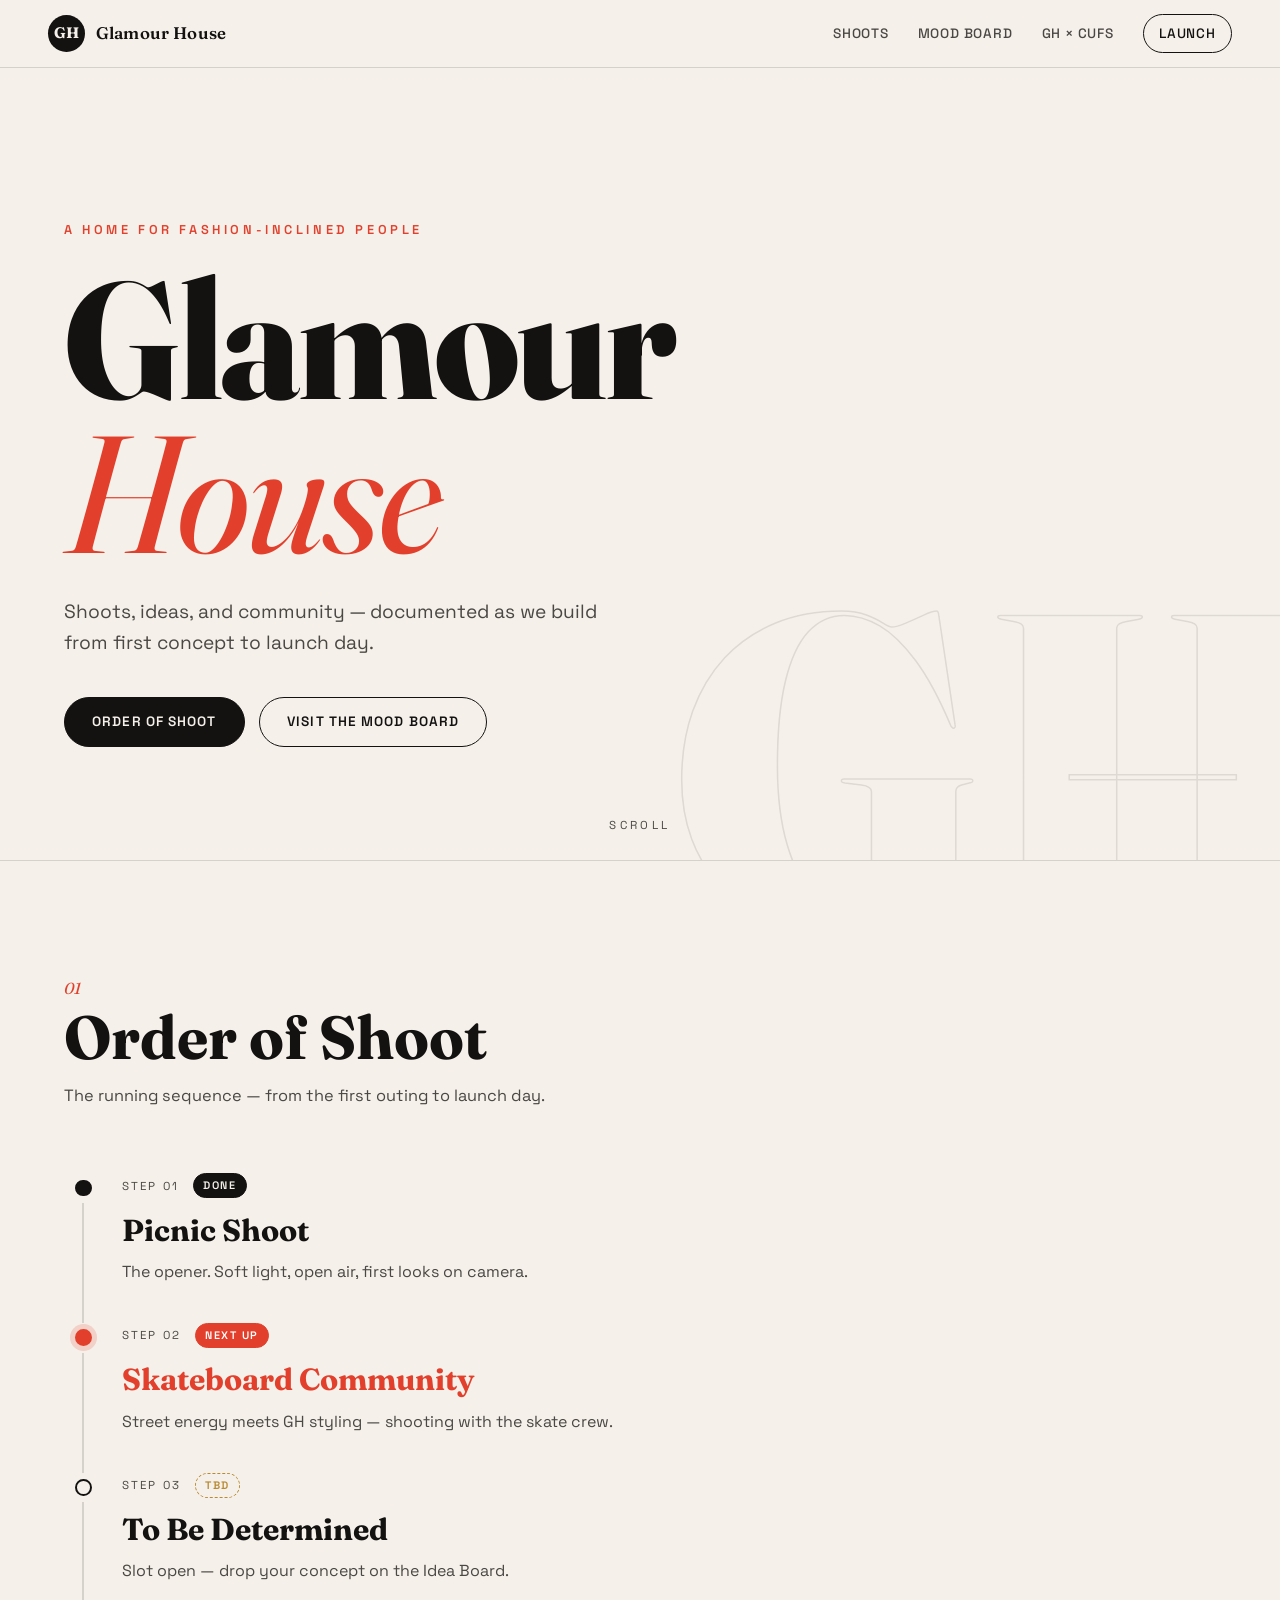
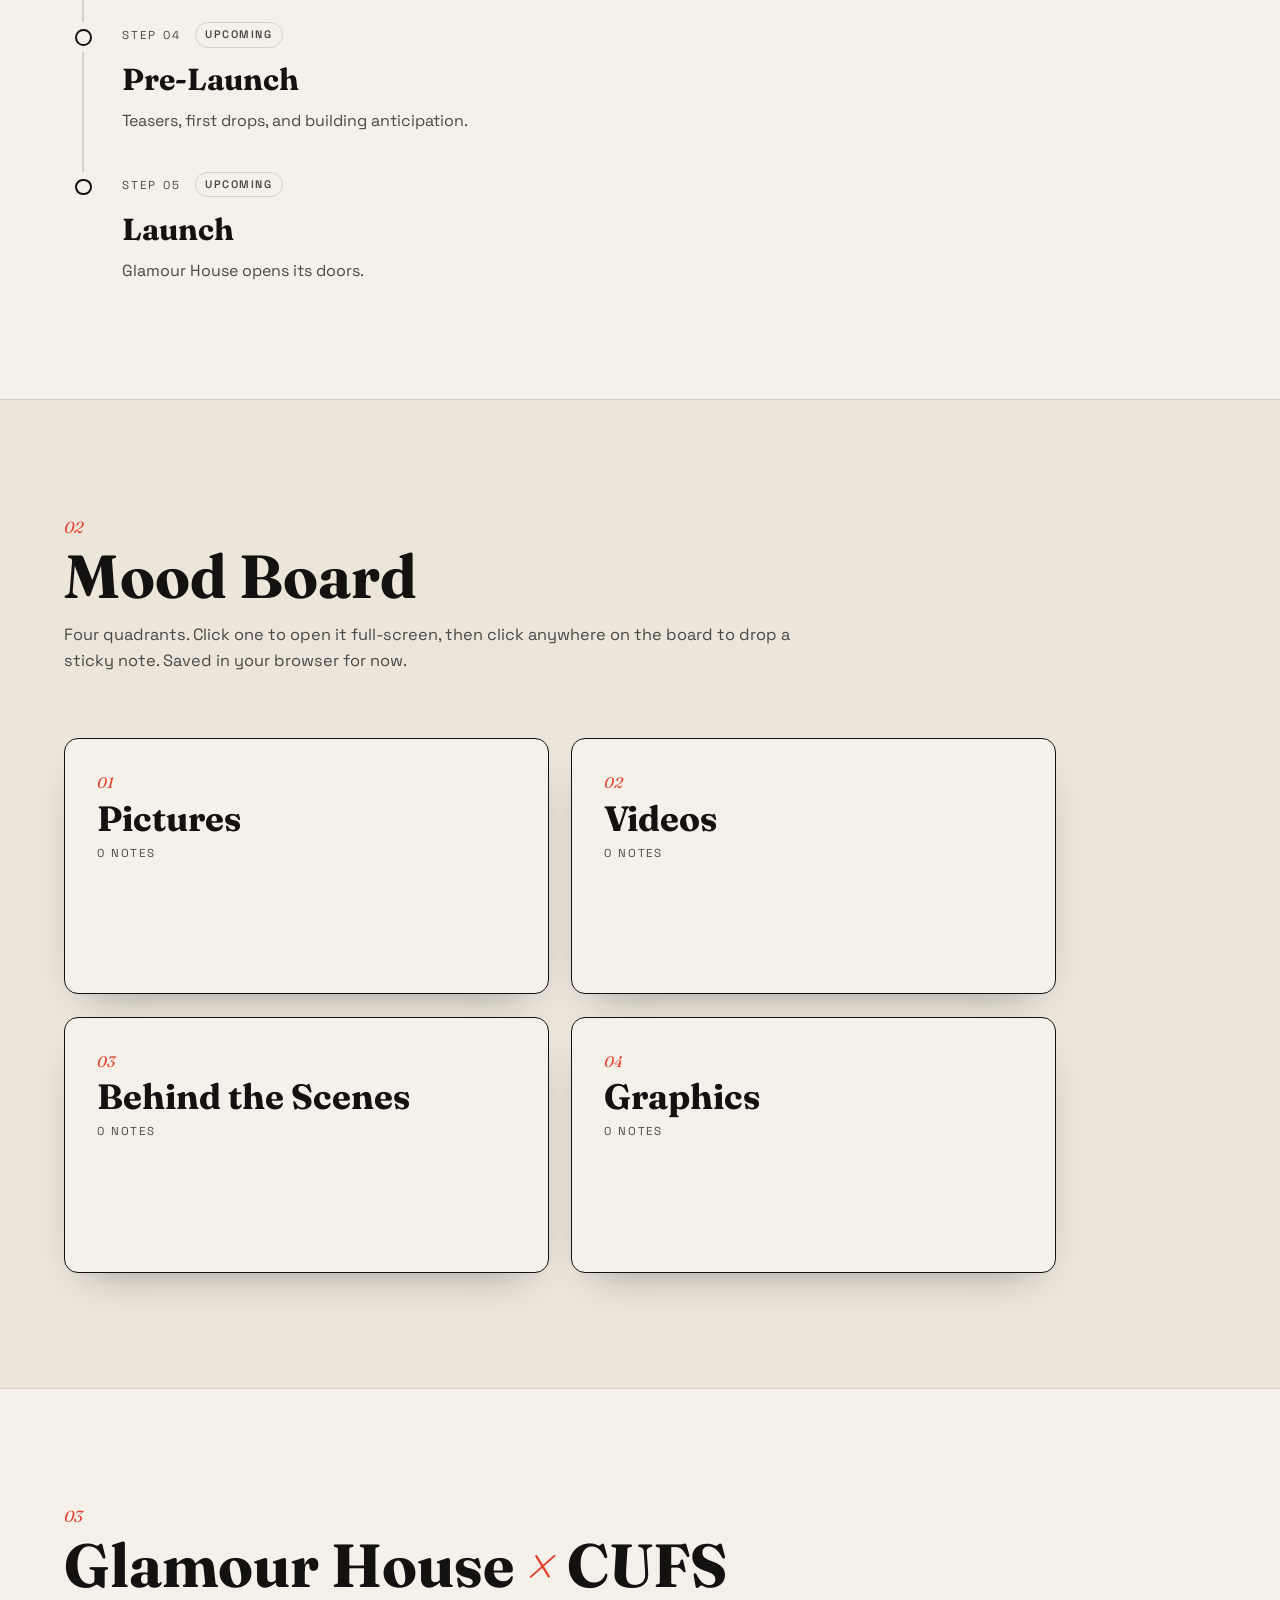
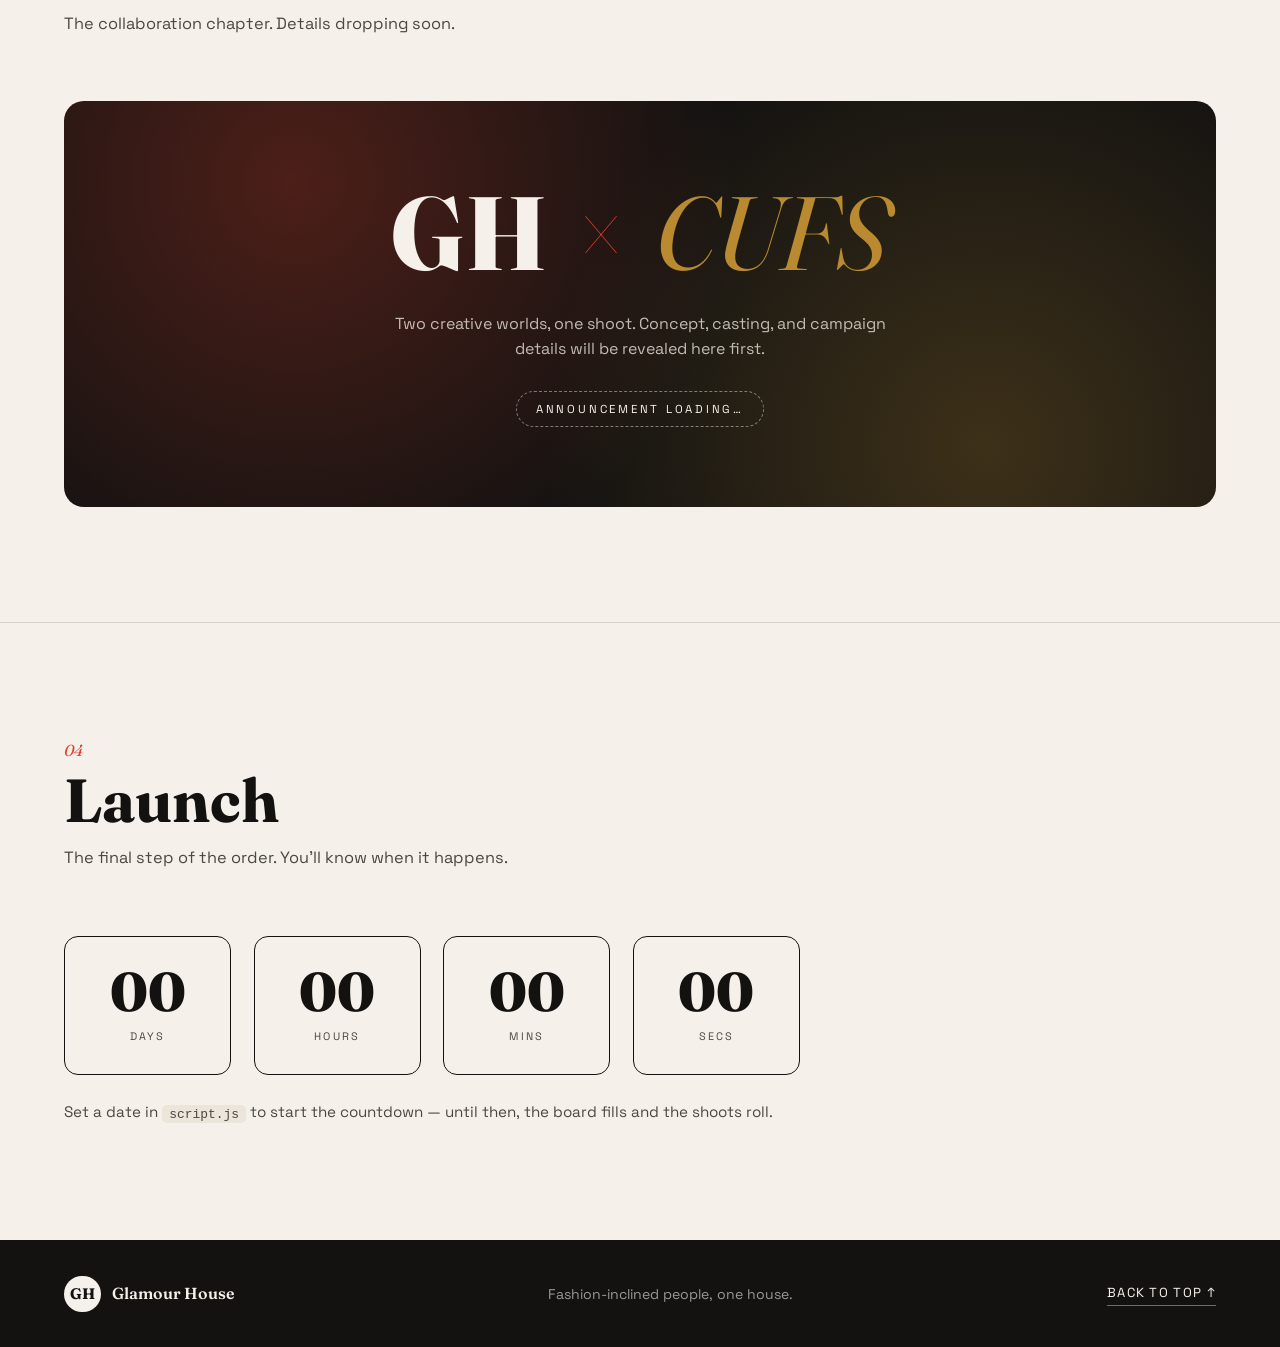
==== index.html @ 7ede321c "Glamour House site: mood board, shoots, CUFS, launch countdown" ====
<!DOCTYPE html>
<html lang="en">
<head>
  <meta charset="UTF-8" />
  <meta name="viewport" content="width=device-width, initial-scale=1.0" />
  <title>Glamour House — GH</title>
  <meta name="description" content="Glamour House (GH) — a home for fashion-inclined people. Shoots, ideas, and what's coming next." />
  <link rel="preconnect" href="https://fonts.googleapis.com" />
  <link rel="preconnect" href="https://fonts.gstatic.com" crossorigin />
  <link href="https://fonts.googleapis.com/css2?family=Caveat:wght@500;700&family=Fraunces:ital,opsz,wght@0,9..144,300..900;1,9..144,300..900&family=Space+Grotesk:wght@300..700&display=swap" rel="stylesheet" />
  <link rel="stylesheet" href="styles.css" />
</head>
<body>

  <header class="site-header" id="top">
    <a href="#top" class="brand" aria-label="Glamour House home">
      <span class="brand-mark">GH</span>
      <span class="brand-name">Glamour House</span>
    </a>
    <!-- Discover the Star . Develop the Craft . Deliver the Glamour -->
    <nav class="site-nav" aria-label="Primary">
      <a href="#shoots">Shoots</a>
      <a href="#ideas">Mood Board</a>
      <a href="#cufs">GH × CUFS</a>
      <a href="#launch" class="nav-cta">Launch</a>
    </nav>
  </header>

  <main>

    <!-- ============ HERO ============ -->
    <section class="hero">
      <p class="hero-eyebrow">A home for fashion-inclined people</p>
      <h1 class="hero-title">
        <span class="line">Glamour</span>
        <span class="line line-italic">House</span>
      </h1>
      <p class="hero-sub">
        Shoots, ideas, and community — documented as we build from first concept to launch day.
      </p>
      <div class="hero-actions">
        <a href="#shoots" class="btn btn-solid">Order of Shoot</a>
        <a href="#ideas" class="btn btn-ghost">Visit the Mood Board</a>
      </div>
      <div class="hero-scroll" aria-hidden="true">Scroll</div>
    </section>

    <!-- ============ ORDER OF SHOOT ============ -->
    <section class="section shoots" id="shoots">
      <div class="section-head">
        <span class="section-index">01</span>
        <h2 class="section-title">Order of Shoot</h2>
        <p class="section-desc">The running sequence — from the first outing to launch day.</p>
      </div>

      <ol class="timeline">
        <li class="timeline-item is-done">
          <div class="timeline-marker" aria-hidden="true">
            <span class="dot"></span>
            <span class="rail"></span>
          </div>
          <div class="timeline-card">
            <div class="timeline-meta">
              <span class="step">Step 01</span>
              <span class="status status-done">Done</span>
            </div>
            <h3>Picnic Shoot</h3>
            <p>The opener. Soft light, open air, first looks on camera.</p>
          </div>
        </li>

        <li class="timeline-item is-next">
          <div class="timeline-marker" aria-hidden="true">
            <span class="dot"></span>
            <span class="rail"></span>
          </div>
          <div class="timeline-card">
            <div class="timeline-meta">
              <span class="step">Step 02</span>
              <span class="status status-next">Next up</span>
            </div>
            <h3>Skateboard Community</h3>
            <p>Street energy meets GH styling — shooting with the skate crew.</p>
          </div>
        </li>

        <li class="timeline-item">
          <div class="timeline-marker" aria-hidden="true">
            <span class="dot"></span>
            <span class="rail"></span>
          </div>
          <div class="timeline-card">
            <div class="timeline-meta">
              <span class="step">Step 03</span>
              <span class="status status-tbd">TBD</span>
            </div>
            <h3>To Be Determined</h3>
            <p>Slot open — drop your concept on the Idea Board.</p>
          </div>
        </li>

        <li class="timeline-item">
          <div class="timeline-marker" aria-hidden="true">
            <span class="dot"></span>
            <span class="rail"></span>
          </div>
          <div class="timeline-card">
            <div class="timeline-meta">
              <span class="step">Step 04</span>
              <span class="status">Upcoming</span>
            </div>
            <h3>Pre-Launch</h3>
            <p>Teasers, first drops, and building anticipation.</p>
          </div>
        </li>

        <li class="timeline-item is-final">
          <div class="timeline-marker" aria-hidden="true">
            <span class="dot"></span>
          </div>
          <div class="timeline-card">
            <div class="timeline-meta">
              <span class="step">Step 05</span>
              <span class="status">Upcoming</span>
            </div>
            <h3>Launch</h3>
            <p>Glamour House opens its doors.</p>
          </div>
        </li>
      </ol>
    </section>

    <!-- ============ MOOD BOARD ============ -->
    <section class="section mood" id="ideas">
      <div class="section-head">
        <span class="section-index">02</span>
        <h2 class="section-title">Mood Board</h2>
        <p class="section-desc">
          Four quadrants. Click one to open it full-screen, then click anywhere on the board to drop a sticky note. Saved in your browser for now.
        </p>
      </div>

      <div class="quad-grid" id="quad-grid">
        <button class="quad" type="button" data-quad="pictures">
          <span class="quad-index">01</span>
          <span class="quad-name">Pictures</span>
          <span class="quad-count" data-count="pictures">0 notes</span>
          <span class="quad-hint">Click to open →</span>
        </button>
        <button class="quad" type="button" data-quad="videos">
          <span class="quad-index">02</span>
          <span class="quad-name">Videos</span>
          <span class="quad-count" data-count="videos">0 notes</span>
          <span class="quad-hint">Click to open →</span>
        </button>
        <button class="quad" type="button" data-quad="bts">
          <span class="quad-index">03</span>
          <span class="quad-name">Behind the Scenes</span>
          <span class="quad-count" data-count="bts">0 notes</span>
          <span class="quad-hint">Click to open →</span>
        </button>
        <button class="quad" type="button" data-quad="graphics">
          <span class="quad-index">04</span>
          <span class="quad-name">Graphics</span>
          <span class="quad-count" data-count="graphics">0 notes</span>
          <span class="quad-hint">Click to open →</span>
        </button>
      </div>
    </section>

    <!-- ============ MOOD BOARD — FULLSCREEN ============ -->
    <div class="board-full" id="board-full" hidden aria-hidden="true">
      <div class="board-bar">
        <span class="board-bar-index" id="board-bar-index">01</span>
        <h3 class="board-bar-name" id="board-bar-name">Pictures</h3>
        <span class="board-bar-hint">Click anywhere to pin a note · Esc to close</span>
        <button class="board-close" type="button" id="board-close" aria-label="Close board">✕</button>
      </div>
      <div class="board-surface" id="board-surface">
        <div class="board-empty" id="board-empty">Nothing here yet — click anywhere to pin the first note.</div>
        <form class="note-composer" id="note-composer" hidden autocomplete="off">
          <input type="text" id="note-input" class="note-input" placeholder="Write your note…" maxlength="140" required />
          <div class="note-composer-row">
            <button type="submit" class="btn btn-solid btn-sm">Pin it</button>
            <button type="button" class="btn btn-ghost btn-sm" id="note-cancel">Cancel</button>
          </div>
        </form>
      </div>
    </div>

    <!-- ============ GH × CUFS ============ -->
    <section class="section cufs" id="cufs">
      <div class="section-head">
        <span class="section-index">03</span>
        <h2 class="section-title">Glamour House <span class="x">×</span> CUFS</h2>
        <p class="section-desc">The collaboration chapter. Details dropping soon.</p>
      </div>

      <div class="cufs-banner">
        <div class="cufs-lockup">
          <span class="cufs-logo">GH</span>
          <span class="cufs-x">×</span>
          <span class="cufs-logo cufs-logo-alt">CUFS</span>
        </div>
        <p class="cufs-copy">
          Two creative worlds, one shoot. Concept, casting, and campaign details will be revealed here first.
        </p>
        <span class="cufs-badge">Announcement loading…</span>
      </div>
    </section>

    <!-- ============ LAUNCH ============ -->
    <section class="section launch" id="launch">
      <div class="section-head">
        <span class="section-index">04</span>
        <h2 class="section-title">Launch</h2>
        <p class="section-desc">The final step of the order. You'll know when it happens.</p>
      </div>

      <div class="launch-panel">
        <div class="countdown" id="countdown" aria-label="Launch countdown">
          <div class="count-block"><span class="count-num" data-unit="days">00</span><span class="count-label">Days</span></div>
          <div class="count-block"><span class="count-num" data-unit="hours">00</span><span class="count-label">Hours</span></div>
          <div class="count-block"><span class="count-num" data-unit="mins">00</span><span class="count-label">Mins</span></div>
          <div class="count-block"><span class="count-num" data-unit="secs">00</span><span class="count-label">Secs</span></div>
        </div>
        <p class="launch-note" id="launch-note">Set a date in <code>script.js</code> to start the countdown — until then, the board fills and the shoots roll.</p>
      </div>
    </section>

  </main>

  <footer class="site-footer">
    <div class="footer-brand">
      <span class="brand-mark">GH</span>
      <span>Glamour House</span>
    </div>
    <p class="footer-tag">Fashion-inclined people, one house.</p>
    <a href="#top" class="footer-top">Back to top ↑</a>
  </footer>

  <script src="script.js"></script>
</body>
</html>
---- styles.css ----
/* ============ RESET & TOKENS ============ */
*,
*::before,
*::after {
  box-sizing: border-box;
  margin: 0;
  padding: 0;
}

:root {
  --ink: #131211;
  --ink-soft: #4a4744;
  --paper: #f5f1ea;
  --paper-dim: #ebe5da;
  --accent: #e2402c;
  --accent-ink: #ffffff;
  --gold: #b98a2f;
  --line: rgba(19, 18, 17, 0.14);
  --shadow: 0 18px 40px -24px rgba(19, 18, 17, 0.45);
  --radius: 14px;
  --serif: "Fraunces", Georgia, serif;
  --sans: "Space Grotesk", "Helvetica Neue", Arial, sans-serif;
}

html {
  scroll-behavior: smooth;
}

body {
  font-family: var(--sans);
  background: var(--paper);
  color: var(--ink);
  line-height: 1.6;
  -webkit-font-smoothing: antialiased;
}

img {
  max-width: 100%;
  display: block;
}

ul,
ol {
  list-style: none;
}

button,
input,
select {
  font: inherit;
  color: inherit;
}

/* ============ HEADER ============ */
.site-header {
  position: sticky;
  top: 0;
  z-index: 50;
  display: flex;
  align-items: center;
  justify-content: space-between;
  gap: 1rem;
  padding: 0.9rem clamp(1.2rem, 4vw, 3rem);
  background: rgba(245, 241, 234, 0.88);
  backdrop-filter: blur(12px);
  border-bottom: 1px solid var(--line);
}

.brand {
  display: flex;
  align-items: center;
  gap: 0.7rem;
  text-decoration: none;
  color: var(--ink);
}

.brand-mark {
  display: grid;
  place-items: center;
  width: 2.3rem;
  height: 2.3rem;
  background: var(--ink);
  color: var(--paper);
  font-family: var(--serif);
  font-weight: 700;
  font-size: 0.95rem;
  border-radius: 50%;
}

.brand-name {
  font-family: var(--serif);
  font-weight: 600;
  font-size: 1.05rem;
  letter-spacing: 0.01em;
}

.site-nav {
  display: flex;
  align-items: center;
  gap: clamp(0.8rem, 2.5vw, 1.8rem);
}

.site-nav a {
  text-decoration: none;
  color: var(--ink-soft);
  font-size: 0.85rem;
  font-weight: 500;
  letter-spacing: 0.06em;
  text-transform: uppercase;
  transition: color 0.2s ease;
}

.site-nav a:hover {
  color: var(--accent);
}

.nav-cta {
  padding: 0.45rem 0.95rem;
  border: 1px solid var(--ink);
  border-radius: 999px;
  color: var(--ink) !important;
}

.nav-cta:hover {
  background: var(--ink);
  color: var(--paper) !important;
}

/* ============ HERO ============ */
.hero {
  position: relative;
  min-height: 88vh;
  display: flex;
  flex-direction: column;
  justify-content: center;
  padding: clamp(3rem, 8vw, 7rem) clamp(1.2rem, 5vw, 4rem) 4rem;
  overflow: hidden;
}

.hero::after {
  content: "GH";
  position: absolute;
  right: -4vw;
  bottom: -6vw;
  font-family: var(--serif);
  font-size: clamp(12rem, 34vw, 30rem);
  font-weight: 900;
  line-height: 0.8;
  color: transparent;
  -webkit-text-stroke: 1.5px rgba(19, 18, 17, 0.1);
  pointer-events: none;
  user-select: none;
}

.hero-eyebrow {
  font-size: 0.8rem;
  letter-spacing: 0.28em;
  text-transform: uppercase;
  color: var(--accent);
  font-weight: 600;
  margin-bottom: 1.4rem;
}

.hero-title {
  font-family: var(--serif);
  font-weight: 800;
  font-size: clamp(3.4rem, 13vw, 10.5rem);
  line-height: 0.92;
  letter-spacing: -0.02em;
}

.hero-title .line {
  display: block;
}

.line-italic {
  font-style: italic;
  font-weight: 400;
  color: var(--accent);
}

.hero-sub {
  max-width: 34rem;
  margin-top: 1.8rem;
  font-size: clamp(1rem, 1.6vw, 1.2rem);
  color: var(--ink-soft);
}

.hero-actions {
  display: flex;
  flex-wrap: wrap;
  gap: 0.9rem;
  margin-top: 2.4rem;
}

.hero-scroll {
  position: absolute;
  bottom: 1.6rem;
  left: 50%;
  transform: translateX(-50%);
  font-size: 0.72rem;
  letter-spacing: 0.3em;
  text-transform: uppercase;
  color: var(--ink-soft);
  animation: bob 2.2s ease-in-out infinite;
}

@keyframes bob {
  0%, 100% { transform: translate(-50%, 0); }
  50% { transform: translate(-50%, 8px); }
}

/* ============ BUTTONS ============ */
.btn {
  display: inline-block;
  padding: 0.8rem 1.7rem;
  border-radius: 999px;
  font-size: 0.85rem;
  font-weight: 600;
  letter-spacing: 0.08em;
  text-transform: uppercase;
  text-decoration: none;
  border: 1.5px solid var(--ink);
  cursor: pointer;
  transition: transform 0.15s ease, background 0.2s ease, color 0.2s ease;
}

.btn:hover {
  transform: translateY(-2px);
}

.btn-solid {
  background: var(--ink);
  color: var(--paper);
}

.btn-solid:hover {
  background: var(--accent);
  border-color: var(--accent);
  color: var(--accent-ink);
}

.btn-ghost {
  background: transparent;
  color: var(--ink);
}

.btn-ghost:hover {
  background: var(--ink);
  color: var(--paper);
}

/* ============ SECTIONS ============ */
.section {
  padding: clamp(4rem, 9vw, 7.5rem) clamp(1.2rem, 5vw, 4rem);
  border-top: 1px solid var(--line);
}

.section-head {
  max-width: 46rem;
  margin-bottom: clamp(2.5rem, 5vw, 4rem);
}

.section-index {
  font-family: var(--serif);
  font-style: italic;
  color: var(--accent);
  font-size: 1rem;
}

.section-title {
  font-family: var(--serif);
  font-size: clamp(2.1rem, 5.5vw, 3.8rem);
  font-weight: 700;
  line-height: 1.05;
  margin: 0.3rem 0 0.8rem;
}

.section-title .x {
  color: var(--accent);
  font-style: italic;
  font-weight: 400;
}

.section-desc {
  color: var(--ink-soft);
  font-size: 1.02rem;
}

/* ============ TIMELINE ============ */
.timeline {
  max-width: 46rem;
}

.timeline-item {
  display: grid;
  grid-template-columns: 2.4rem 1fr;
  gap: 1.2rem;
}

.timeline-marker {
  display: flex;
  flex-direction: column;
  align-items: center;
}

.dot {
  width: 1.05rem;
  height: 1.05rem;
  border-radius: 50%;
  border: 2px solid var(--ink);
  background: var(--paper);
  flex-shrink: 0;
  margin-top: 0.4rem;
  transition: background 0.2s ease, border-color 0.2s ease, transform 0.2s ease;
}

.rail {
  flex: 1;
  width: 2px;
  background: var(--line);
  margin-top: 0.4rem;
}

.timeline-item.is-done .dot {
  background: var(--ink);
  border-color: var(--ink);
}

.timeline-item.is-next .dot {
  background: var(--accent);
  border-color: var(--accent);
  box-shadow: 0 0 0 5px rgba(226, 64, 44, 0.18);
}

.timeline-item.is-next .rail {
  background: var(--line);
}

.timeline-card {
  padding-bottom: 2.4rem;
}

.timeline-item.is-final .timeline-card {
  padding-bottom: 0;
}

.timeline-meta {
  display: flex;
  align-items: center;
  gap: 0.8rem;
  margin-bottom: 0.45rem;
}

.step {
  font-size: 0.72rem;
  letter-spacing: 0.2em;
  text-transform: uppercase;
  color: var(--ink-soft);
}

.status {
  font-size: 0.68rem;
  font-weight: 600;
  letter-spacing: 0.14em;
  text-transform: uppercase;
  padding: 0.18rem 0.6rem;
  border: 1px solid var(--line);
  border-radius: 999px;
  color: var(--ink-soft);
}

.status-done {
  background: var(--ink);
  border-color: var(--ink);
  color: var(--paper);
}

.status-next {
  background: var(--accent);
  border-color: var(--accent);
  color: var(--accent-ink);
}

.status-tbd {
  border-style: dashed;
  color: var(--gold);
  border-color: var(--gold);
}

.timeline-card h3 {
  font-family: var(--serif);
  font-size: clamp(1.35rem, 3vw, 1.9rem);
  font-weight: 700;
}

.timeline-card p {
  color: var(--ink-soft);
  margin-top: 0.3rem;
}

.timeline-item.is-next .timeline-card h3 {
  color: var(--accent);
}

/* ============ MOOD BOARD — QUADRANTS ============ */
.mood {
  background: var(--paper-dim);
}

.quad-grid {
  display: grid;
  grid-template-columns: 1fr 1fr;
  gap: clamp(0.8rem, 2vw, 1.4rem);
  max-width: 62rem;
}

.quad {
  position: relative;
  display: flex;
  flex-direction: column;
  align-items: flex-start;
  gap: 0.35rem;
  min-height: clamp(11rem, 24vw, 16rem);
  padding: clamp(1.2rem, 3vw, 2rem);
  background: var(--paper);
  border: 1.5px solid var(--ink);
  border-radius: var(--radius);
  text-align: left;
  cursor: pointer;
  box-shadow: var(--shadow);
  transition: transform 0.2s ease, background 0.2s ease, color 0.2s ease;
}

.quad:hover {
  transform: translateY(-4px);
  background: var(--ink);
  color: var(--paper);
}

.quad-index {
  font-family: var(--serif);
  font-style: italic;
  color: var(--accent);
  font-size: 0.95rem;
}

.quad-name {
  font-family: var(--serif);
  font-weight: 700;
  font-size: clamp(1.4rem, 3.4vw, 2.2rem);
  line-height: 1.05;
}

.quad-count {
  font-size: 0.72rem;
  letter-spacing: 0.16em;
  text-transform: uppercase;
  color: var(--ink-soft);
  transition: color 0.2s ease;
}

.quad:hover .quad-count {
  color: rgba(245, 241, 234, 0.65);
}

.quad-hint {
  margin-top: auto;
  padding-top: 1rem;
  font-size: 0.72rem;
  letter-spacing: 0.14em;
  text-transform: uppercase;
  color: var(--ink-soft);
  opacity: 0;
  transform: translateX(-6px);
  transition: opacity 0.2s ease, transform 0.2s ease, color 0.2s ease;
}

.quad:hover .quad-hint {
  opacity: 1;
  transform: none;
  color: rgba(245, 241, 234, 0.75);
}

/* ============ MOOD BOARD — FULLSCREEN ============ */
.board-full {
  position: fixed;
  inset: 0;
  z-index: 200;
  display: flex;
  flex-direction: column;
  background: var(--paper);
}

.board-full[hidden] {
  display: none;
}

.board-bar {
  display: flex;
  align-items: center;
  gap: 0.9rem;
  padding: 0.85rem clamp(1rem, 4vw, 2.4rem);
  border-bottom: 1px solid var(--line);
  background: rgba(245, 241, 234, 0.92);
  backdrop-filter: blur(10px);
}

.board-bar-index {
  font-family: var(--serif);
  font-style: italic;
  color: var(--accent);
  font-size: 1rem;
}

.board-bar-name {
  font-family: var(--serif);
  font-size: clamp(1.2rem, 3vw, 1.8rem);
  font-weight: 700;
}

.board-bar-hint {
  margin-left: auto;
  font-size: 0.72rem;
  letter-spacing: 0.12em;
  text-transform: uppercase;
  color: var(--ink-soft);
}

.board-close {
  width: 2.4rem;
  height: 2.4rem;
  border: 1.5px solid var(--ink);
  border-radius: 50%;
  background: transparent;
  font-size: 1rem;
  line-height: 1;
  cursor: pointer;
  transition: all 0.2s ease;
  flex-shrink: 0;
}

.board-close:hover {
  background: var(--accent);
  border-color: var(--accent);
  color: var(--accent-ink);
}

.board-surface {
  position: relative;
  flex: 1;
  overflow: hidden;
  cursor: crosshair;
  background-color: var(--paper-dim);
  background-image:
    repeating-linear-gradient(0deg, transparent 0 47px, rgba(19, 18, 17, 0.05) 47px 48px),
    repeating-linear-gradient(90deg, transparent 0 47px, rgba(19, 18, 17, 0.05) 47px 48px);
}

.board-empty {
  position: absolute;
  inset: 0;
  display: grid;
  place-items: center;
  font-family: var(--serif);
  font-style: italic;
  font-size: clamp(1.1rem, 3vw, 1.6rem);
  color: var(--ink-soft);
  opacity: 0.55;
  pointer-events: none;
  text-align: center;
  padding: 2rem;
}

.board-empty.is-hidden {
  display: none;
}

/* ---- sticky notes ---- */
@keyframes pop {
  from { opacity: 0; transform: rotate(var(--tilt, -1.5deg)) translateY(10px) scale(0.9); }
  to { opacity: 1; transform: rotate(var(--tilt, -1.5deg)); }
}

.mood-note {
  position: absolute;
  width: 11.5rem;
  max-width: 44vw;
  padding: 1.5rem 0.9rem 0.85rem;
  border-radius: 2px 2px 12px 2px;
  box-shadow: 0 10px 22px -10px rgba(19, 18, 17, 0.45);
  transform: rotate(var(--tilt, -1.5deg));
  transition: transform 0.18s ease, box-shadow 0.18s ease;
  cursor: default;
  animation: pop 0.28s ease both;
}

.mood-note::before {
  content: "";
  position: absolute;
  top: -8px;
  left: 50%;
  width: 3.6rem;
  height: 1.1rem;
  margin-left: -1.8rem;
  background: rgba(255, 255, 255, 0.55);
  box-shadow: 0 1px 3px rgba(0, 0, 0, 0.12);
  transform: rotate(-2deg);
}

.mood-note:hover {
  transform: rotate(0deg) scale(1.04);
  box-shadow: 0 16px 28px -10px rgba(19, 18, 17, 0.5);
  z-index: 5;
}

.mood-note p {
  font-family: "Caveat", "Bradley Hand", cursive;
  font-size: 1.45rem;
  font-weight: 500;
  line-height: 1.15;
  color: #2b1a2e;
  margin: 0;
  overflow-wrap: anywhere;
}

.mood-note-foot {
  display: flex;
  align-items: center;
  justify-content: space-between;
  margin-top: 0.55rem;
  padding-top: 0.4rem;
  border-top: 1px dashed rgba(43, 26, 46, 0.25);
}

.mood-note-tag {
  font-size: 0.62rem;
  font-weight: 700;
  letter-spacing: 0.12em;
  text-transform: uppercase;
  color: #5a3a5e;
  opacity: 0.75;
}

.mood-note-del {
  background: none;
  border: none;
  color: #5a3a5e;
  font-size: 0.72rem;
  font-weight: 700;
  letter-spacing: 0.06em;
  text-transform: uppercase;
  cursor: pointer;
  opacity: 0;
  transition: opacity 0.15s ease;
}

.mood-note:hover .mood-note-del,
.mood-note-del:focus-visible {
  opacity: 0.8;
}

.mood-note-del:hover {
  opacity: 1;
  color: var(--accent);
}

/* ---- composer (note-in-progress at click point) ---- */
.note-composer {
  position: absolute;
  z-index: 10;
  width: min(80vw, 15.5rem);
  padding: 0.75rem;
  background: var(--paper);
  border: 1.5px solid var(--ink);
  border-radius: 10px;
  box-shadow: var(--shadow);
  cursor: default;
}

.note-composer[hidden] {
  display: none;
}

.note-input {
  width: 100%;
  padding: 0.6rem 0.8rem;
  background: var(--paper-dim);
  border: 1.5px solid var(--ink);
  border-radius: 8px;
  outline: none;
  font-size: 0.95rem;
  transition: box-shadow 0.2s ease;
}

.note-input:focus {
  box-shadow: 0 0 0 3px rgba(226, 64, 44, 0.25);
}

.note-composer-row {
  display: flex;
  gap: 0.5rem;
  margin-top: 0.6rem;
}

.btn-sm {
  padding: 0.45rem 1rem;
  font-size: 0.72rem;
}

/* ============ CUFS ============ */
.cufs-banner {
  background: var(--ink);
  color: var(--paper);
  border-radius: calc(var(--radius) + 6px);
  padding: clamp(2.5rem, 7vw, 5rem) clamp(1.4rem, 5vw, 4rem);
  text-align: center;
  position: relative;
  overflow: hidden;
}

.cufs-banner::before {
  content: "";
  position: absolute;
  inset: 0;
  background:
    radial-gradient(circle at 20% 20%, rgba(226, 64, 44, 0.28), transparent 45%),
    radial-gradient(circle at 80% 85%, rgba(185, 138, 47, 0.25), transparent 45%);
  pointer-events: none;
}

.cufs-lockup,
.cufs-copy,
.cufs-badge {
  position: relative;
}

.cufs-lockup {
  display: flex;
  align-items: center;
  justify-content: center;
  gap: clamp(0.8rem, 3vw, 2rem);
  font-family: var(--serif);
  font-size: clamp(2.6rem, 9vw, 6.5rem);
  font-weight: 800;
  line-height: 1;
}

.cufs-logo-alt {
  font-style: italic;
  font-weight: 400;
  color: var(--gold);
}

.cufs-x {
  color: var(--accent);
  font-weight: 300;
}

.cufs-copy {
  max-width: 34rem;
  margin: 1.6rem auto 1.8rem;
  color: rgba(245, 241, 234, 0.75);
}

.cufs-badge {
  display: inline-block;
  font-size: 0.72rem;
  letter-spacing: 0.24em;
  text-transform: uppercase;
  padding: 0.5rem 1.2rem;
  border: 1px dashed rgba(245, 241, 234, 0.45);
  border-radius: 999px;
}

/* ============ LAUNCH ============ */
.launch-panel {
  max-width: 46rem;
}

.countdown {
  display: grid;
  grid-template-columns: repeat(4, 1fr);
  gap: clamp(0.6rem, 2vw, 1.4rem);
}

.count-block {
  background: var(--paper);
  border: 1.5px solid var(--ink);
  border-radius: var(--radius);
  padding: clamp(1rem, 3vw, 1.8rem) 0.5rem;
  text-align: center;
}

.count-num {
  display: block;
  font-family: var(--serif);
  font-size: clamp(1.9rem, 6vw, 3.4rem);
  font-weight: 800;
  line-height: 1;
  font-variant-numeric: tabular-nums;
}

.count-label {
  display: block;
  margin-top: 0.5rem;
  font-size: 0.68rem;
  letter-spacing: 0.2em;
  text-transform: uppercase;
  color: var(--ink-soft);
}

.launch-note {
  margin-top: 1.6rem;
  color: var(--ink-soft);
  font-size: 0.95rem;
}

.launch-note code {
  background: var(--paper-dim);
  padding: 0.1rem 0.45rem;
  border-radius: 5px;
  font-size: 0.85em;
}

/* ============ FOOTER ============ */
.site-footer {
  display: flex;
  flex-wrap: wrap;
  align-items: center;
  justify-content: space-between;
  gap: 1rem;
  padding: 2.2rem clamp(1.2rem, 5vw, 4rem);
  background: var(--ink);
  color: var(--paper);
}

.footer-brand {
  display: flex;
  align-items: center;
  gap: 0.7rem;
  font-family: var(--serif);
  font-weight: 600;
}

.footer-brand .brand-mark {
  background: var(--paper);
  color: var(--ink);
}

.footer-tag {
  color: rgba(245, 241, 234, 0.6);
  font-size: 0.88rem;
}

.footer-top {
  color: var(--paper);
  text-decoration: none;
  font-size: 0.82rem;
  letter-spacing: 0.1em;
  text-transform: uppercase;
  border-bottom: 1px solid rgba(245, 241, 234, 0.4);
  padding-bottom: 2px;
}

.footer-top:hover {
  color: var(--accent);
  border-color: var(--accent);
}

/* ============ REVEAL ============ */
.reveal {
  opacity: 0;
  transform: translateY(26px);
  transition: opacity 0.7s ease, transform 0.7s ease;
}

.reveal.is-visible {
  opacity: 1;
  transform: none;
}

@media (prefers-reduced-motion: reduce) {
  html { scroll-behavior: auto; }
  .reveal { opacity: 1; transform: none; transition: none; }
  .hero-scroll { animation: none; }
}

/* ============ RESPONSIVE ============ */
@media (max-width: 720px) {
  .brand-name {
    display: none;
  }

  .site-nav a:not(.nav-cta) {
    display: none;
  }

  .countdown {
    grid-template-columns: repeat(2, 1fr);
  }

  .board-bar-hint {
    display: none;
  }

  .mood-note {
    width: 9rem;
    padding: 1.3rem 0.7rem 0.7rem;
  }

  .mood-note p {
    font-size: 1.2rem;
  }

  .site-footer {
    justify-content: center;
    text-align: center;
  }
}
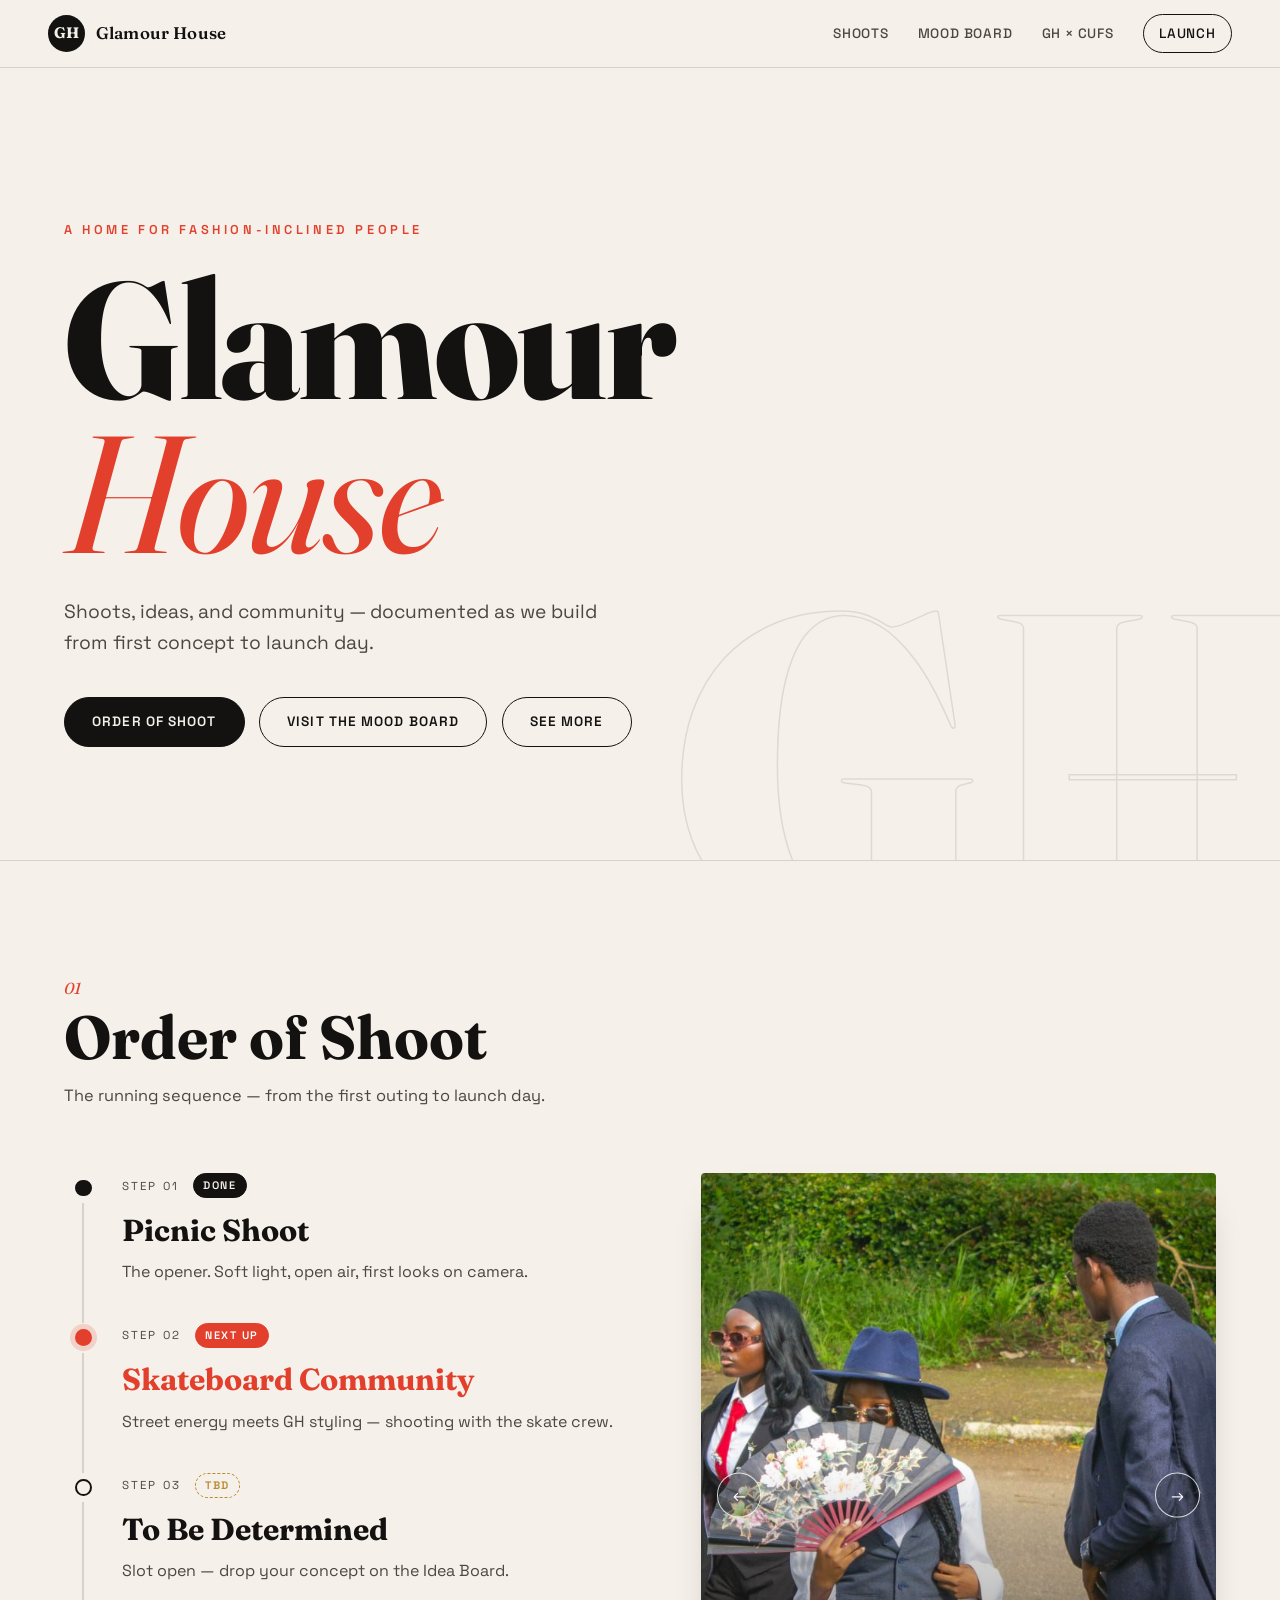
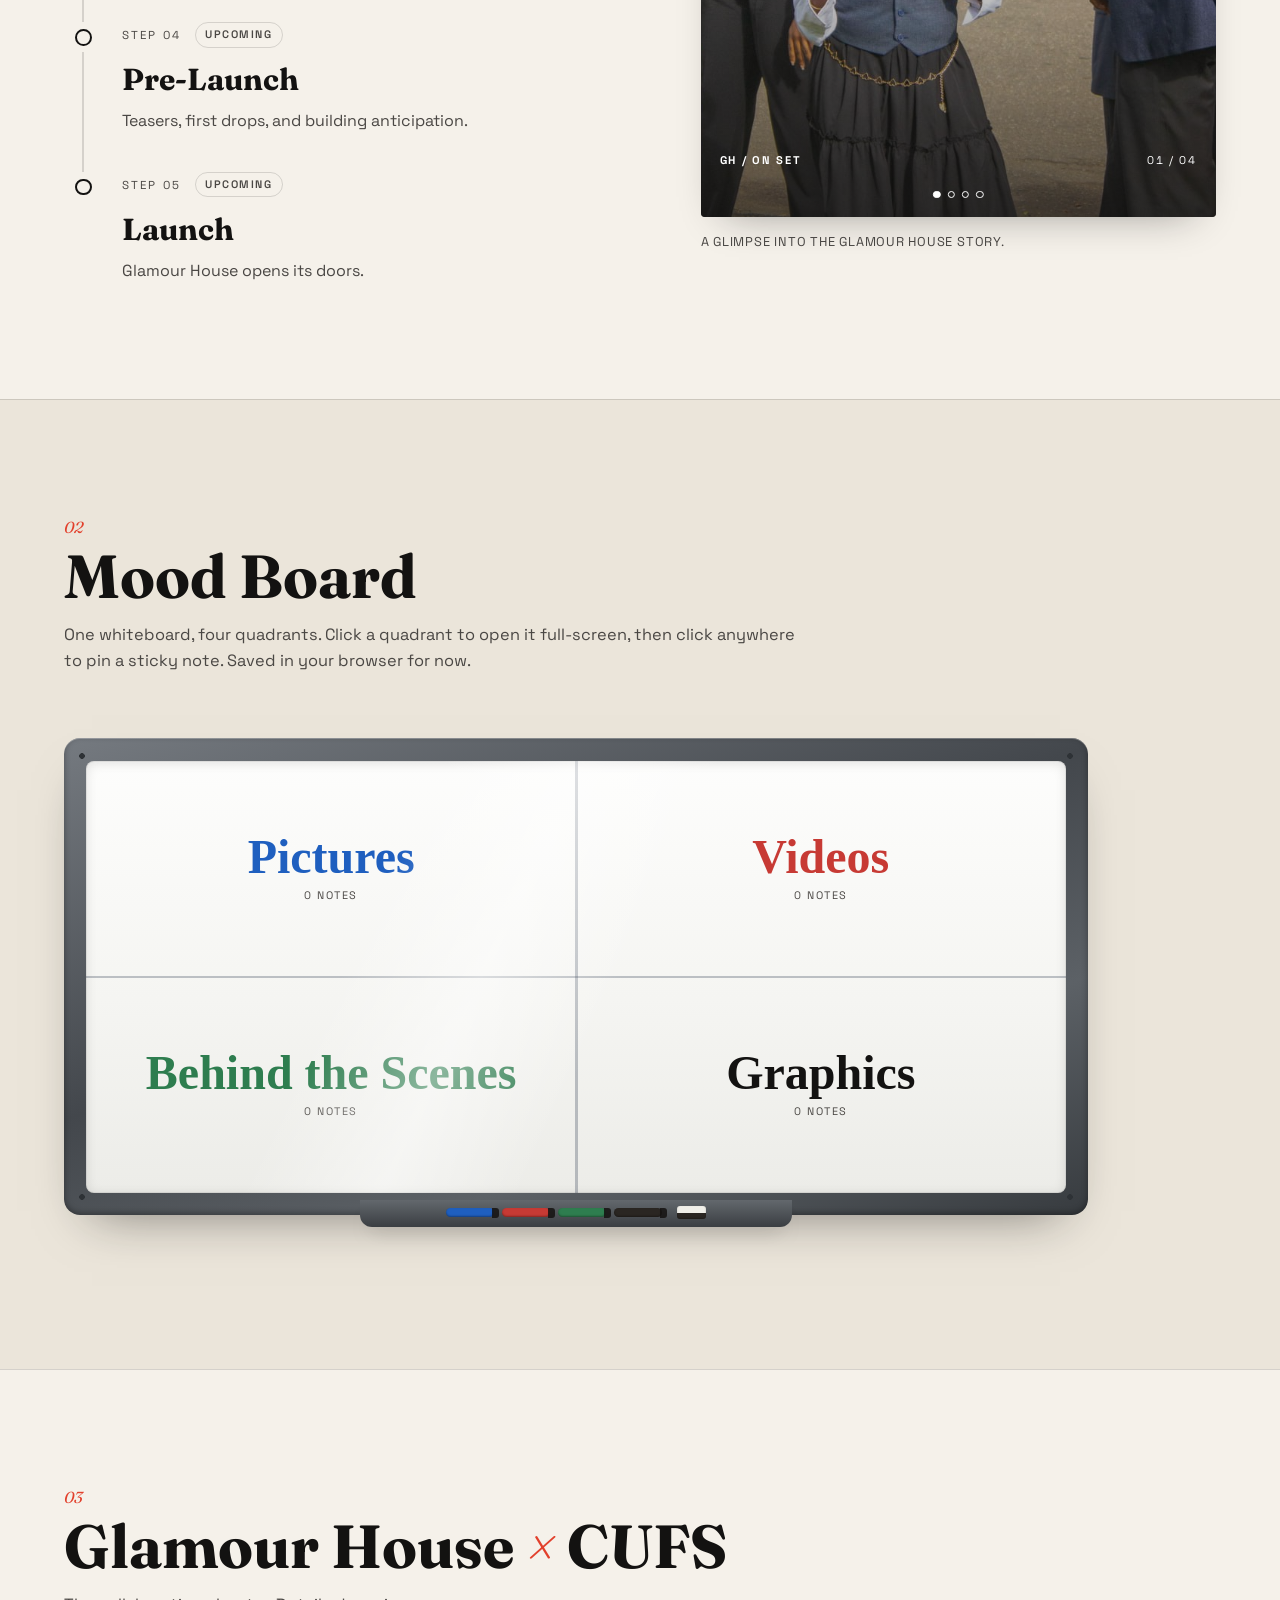
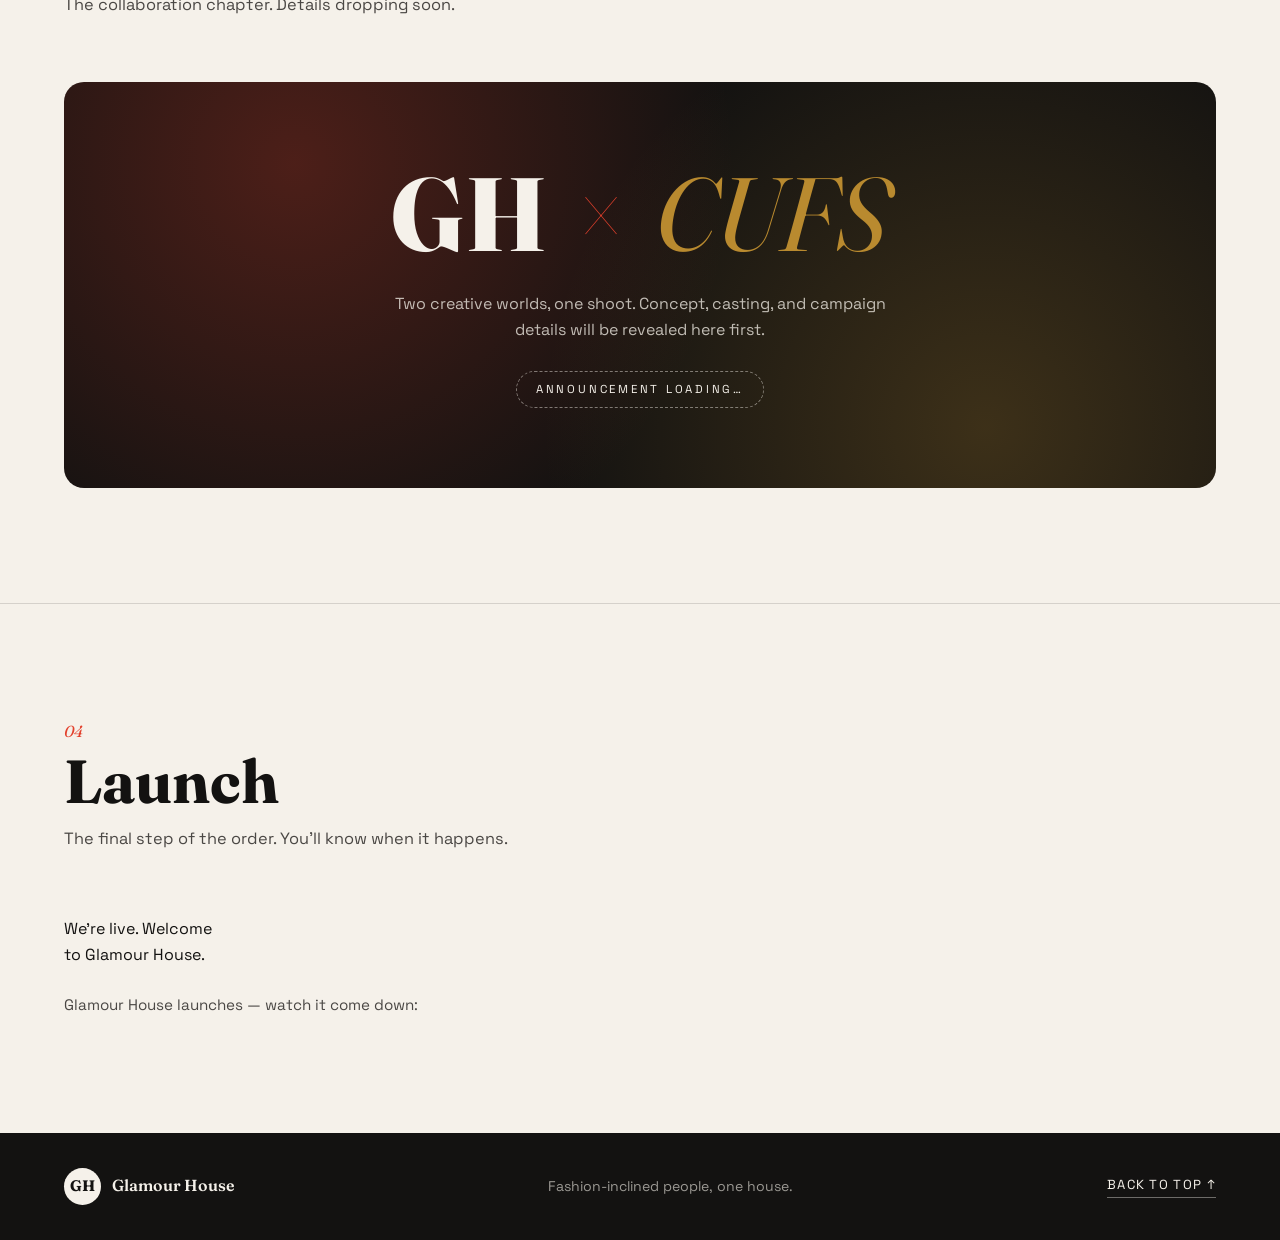
==== commit ed0bdaee: "Early Optimization and Idea Mixing" ====
--- a/index.html
+++ b/index.html
@@ -2,9 +2,10 @@
 <html lang="en">
 <head>
   <meta charset="UTF-8" />
-  <meta name="viewport" content="width=device-width, initial-scale=1.0" />
+  <meta name="viewport" content="width=device-width, initial-scale=1.0, viewport-fit=cover" />
   <title>Glamour House — GH</title>
   <meta name="description" content="Glamour House (GH) — a home for fashion-inclined people. Shoots, ideas, and what's coming next." />
+  <link rel="icon" type="image/svg+xml" href="favicon.svg" />
   <link rel="preconnect" href="https://fonts.googleapis.com" />
   <link rel="preconnect" href="https://fonts.gstatic.com" crossorigin />
   <link href="https://fonts.googleapis.com/css2?family=Caveat:wght@500;700&family=Fraunces:ital,opsz,wght@0,9..144,300..900;1,9..144,300..900&family=Space+Grotesk:wght@300..700&display=swap" rel="stylesheet" />
@@ -41,8 +42,9 @@
       <div class="hero-actions">
         <a href="#shoots" class="btn btn-solid">Order of Shoot</a>
         <a href="#ideas" class="btn btn-ghost">Visit the Mood Board</a>
-      </div>
-      <div class="hero-scroll" aria-hidden="true">Scroll</div>
+        <a href="#instagram" class="btn btn-ghost">See More</a>
+      </div>
+      <!-- <div class="hero-scroll" aria-hidden="true">Scroll</div> -->
     </section>
 
     <!-- ============ ORDER OF SHOOT ============ -->
@@ -53,6 +55,18 @@
         <p class="section-desc">The running sequence — from the first outing to launch day.</p>
       </div>
 
+      <div class="shoot-showcase" aria-label="Glamour House shoot photos">
+        <div class="shoot-slideshow" id="shoot-slideshow" aria-roledescription="carousel" aria-label="GH photo slideshow">
+          <div class="shoot-slides" id="shoot-slides"></div>
+          <div class="shoot-slide-shade" aria-hidden="true"></div>
+          <div class="shoot-slide-caption"><span class="shoot-slide-kicker">GH / ON SET</span><span class="shoot-slide-count" id="shoot-slide-count" aria-live="polite"></span></div>
+          <button class="shoot-slide-control shoot-slide-prev" type="button" aria-label="Previous photo">←</button>
+          <button class="shoot-slide-control shoot-slide-next" type="button" aria-label="Next photo">→</button>
+          <div class="shoot-slide-dots" id="shoot-slide-dots" aria-label="Choose a photo"></div>
+        </div>
+        <p class="shoot-showcase-note">A glimpse into the Glamour House story.</p>
+      </div>
+
       <ol class="timeline">
         <li class="timeline-item is-done">
           <div class="timeline-marker" aria-hidden="true">
@@ -136,35 +150,36 @@
         <span class="section-index">02</span>
         <h2 class="section-title">Mood Board</h2>
         <p class="section-desc">
-          Four quadrants. Click one to open it full-screen, then click anywhere on the board to drop a sticky note. Saved in your browser for now.
+          One whiteboard, four quadrants. Click a quadrant to open it full-screen, then click anywhere to pin a sticky note. Saved in your browser for now.
         </p>
       </div>
 
-      <div class="quad-grid" id="quad-grid">
-        <button class="quad" type="button" data-quad="pictures">
-          <span class="quad-index">01</span>
-          <span class="quad-name">Pictures</span>
-          <span class="quad-count" data-count="pictures">0 notes</span>
-          <span class="quad-hint">Click to open →</span>
-        </button>
-        <button class="quad" type="button" data-quad="videos">
-          <span class="quad-index">02</span>
-          <span class="quad-name">Videos</span>
-          <span class="quad-count" data-count="videos">0 notes</span>
-          <span class="quad-hint">Click to open →</span>
-        </button>
-        <button class="quad" type="button" data-quad="bts">
-          <span class="quad-index">03</span>
-          <span class="quad-name">Behind the Scenes</span>
-          <span class="quad-count" data-count="bts">0 notes</span>
-          <span class="quad-hint">Click to open →</span>
-        </button>
-        <button class="quad" type="button" data-quad="graphics">
-          <span class="quad-index">04</span>
-          <span class="quad-name">Graphics</span>
-          <span class="quad-count" data-count="graphics">0 notes</span>
-          <span class="quad-hint">Click to open →</span>
-        </button>
+      <div class="whiteboard">
+        <div class="quad-grid" id="quad-grid">
+          <button class="quad" type="button" data-quad="pictures">
+            <span class="quad-name">Pictures</span>
+            <span class="quad-count" data-count="pictures">0 notes</span>
+          </button>
+          <button class="quad" type="button" data-quad="videos">
+            <span class="quad-name">Videos</span>
+            <span class="quad-count" data-count="videos">0 notes</span>
+          </button>
+          <button class="quad" type="button" data-quad="bts">
+            <span class="quad-name">Behind the Scenes</span>
+            <span class="quad-count" data-count="bts">0 notes</span>
+          </button>
+          <button class="quad" type="button" data-quad="graphics">
+            <span class="quad-name">Graphics</span>
+            <span class="quad-count" data-count="graphics">0 notes</span>
+          </button>
+        </div>
+        <div class="wb-tray" aria-hidden="true">
+          <span class="wb-marker wb-m-blue"></span>
+          <span class="wb-marker wb-m-red"></span>
+          <span class="wb-marker wb-m-green"></span>
+          <span class="wb-marker wb-m-black"></span>
+          <span class="wb-eraser"></span>
+        </div>
       </div>
     </section>
 
@@ -185,6 +200,13 @@
             <button type="button" class="btn btn-ghost btn-sm" id="note-cancel">Cancel</button>
           </div>
         </form>
+      </div>
+      <div class="wb-tray wb-tray-full" aria-hidden="true">
+        <span class="wb-marker wb-m-blue"></span>
+        <span class="wb-marker wb-m-red"></span>
+        <span class="wb-marker wb-m-green"></span>
+        <span class="wb-marker wb-m-black"></span>
+        <span class="wb-eraser"></span>
       </div>
     </div>
 
--- a/styles.css
+++ b/styles.css
@@ -32,6 +32,8 @@
   color: var(--ink);
   line-height: 1.6;
   -webkit-font-smoothing: antialiased;
+  -webkit-text-size-adjust: 100%;
+  padding-bottom: env(safe-area-inset-bottom, 0px);
 }
 
 img {
@@ -130,6 +132,7 @@
 .hero {
   position: relative;
   min-height: 88vh;
+  min-height: 88svh;
   display: flex;
   flex-direction: column;
   justify-content: center;
@@ -403,83 +406,158 @@
   color: var(--accent);
 }
 
-/* ============ MOOD BOARD — QUADRANTS ============ */
+/* ============ MOOD BOARD — WHITEBOARD ============ */
 .mood {
   background: var(--paper-dim);
 }
 
+.whiteboard {
+  position: relative;
+  max-width: 64rem;
+  margin-bottom: clamp(1.4rem, 4vw, 2.4rem);
+  padding: clamp(0.7rem, 2.4vw, 1.4rem);
+  background:
+    radial-gradient(circle 5px at 18px 18px, #2e3236 55%, rgba(0, 0, 0, 0) 60%),
+    radial-gradient(circle 5px at calc(100% - 18px) 18px, #2e3236 55%, rgba(0, 0, 0, 0) 60%),
+    radial-gradient(circle 5px at 18px calc(100% - 18px), #2e3236 55%, rgba(0, 0, 0, 0) 60%),
+    radial-gradient(circle 5px at calc(100% - 18px) calc(100% - 18px), #2e3236 55%, rgba(0, 0, 0, 0) 60%),
+    linear-gradient(160deg, #757a80, #43474c 45%, #5c6166 72%, #373b3f);
+  border-radius: 16px;
+  box-shadow:
+    0 24px 50px -28px rgba(19, 18, 17, 0.55),
+    inset 0 1px 0 rgba(255, 255, 255, 0.28),
+    inset 0 -2px 6px rgba(0, 0, 0, 0.35);
+}
+
 .quad-grid {
+  position: relative;
   display: grid;
   grid-template-columns: 1fr 1fr;
-  gap: clamp(0.8rem, 2vw, 1.4rem);
-  max-width: 62rem;
+  min-height: clamp(15rem, 40vw, 27rem);
+  background: linear-gradient(180deg, #fdfdfc, #f5f5f2 55%, #ecece8);
+  border-radius: 8px;
+  overflow: hidden;
+  box-shadow:
+    inset 0 2px 12px rgba(19, 18, 17, 0.12),
+    inset 0 0 0 1px rgba(19, 18, 17, 0.07);
+}
+
+/* marker-drawn cross dividing the four quadrants */
+.quad-grid::before {
+  content: "";
+  position: absolute;
+  inset: 0;
+  z-index: 2;
+  pointer-events: none;
+  background:
+    linear-gradient(90deg, transparent calc(50% - 1.5px), rgba(35, 48, 70, 0.28) calc(50% - 1.5px), rgba(35, 48, 70, 0.28) calc(50% + 1.5px), transparent calc(50% + 1.5px)),
+    linear-gradient(0deg, transparent calc(50% - 1.5px), rgba(35, 48, 70, 0.28) calc(50% - 1.5px), rgba(35, 48, 70, 0.28) calc(50% + 1.5px), transparent calc(50% + 1.5px));
+}
+
+/* gloss streak across the board */
+.quad-grid::after {
+  content: "";
+  position: absolute;
+  inset: 0;
+  z-index: 3;
+  pointer-events: none;
+  background: linear-gradient(115deg, transparent 30%, rgba(255, 255, 255, 0.45) 42%, transparent 54%);
 }
 
 .quad {
   position: relative;
+  z-index: 1;
   display: flex;
   flex-direction: column;
-  align-items: flex-start;
+  align-items: center;
+  justify-content: center;
   gap: 0.35rem;
-  min-height: clamp(11rem, 24vw, 16rem);
-  padding: clamp(1.2rem, 3vw, 2rem);
-  background: var(--paper);
-  border: 1.5px solid var(--ink);
-  border-radius: var(--radius);
-  text-align: left;
+  padding: clamp(1rem, 3.5vw, 2.4rem);
+  background: transparent;
+  border: 0;
+  text-align: center;
   cursor: pointer;
-  box-shadow: var(--shadow);
-  transition: transform 0.2s ease, background 0.2s ease, color 0.2s ease;
+  touch-action: manipulation;
+  transition: background 0.2s ease;
 }
 
 .quad:hover {
-  transform: translateY(-4px);
-  background: var(--ink);
-  color: var(--paper);
-}
-
-.quad-index {
-  font-family: var(--serif);
-  font-style: italic;
-  color: var(--accent);
-  font-size: 0.95rem;
+  background: rgba(226, 64, 44, 0.07);
+}
+
+.quad:active {
+  background: rgba(226, 64, 44, 0.13);
 }
 
 .quad-name {
-  font-family: var(--serif);
+  font-family: "Caveat", cursive;
   font-weight: 700;
-  font-size: clamp(1.4rem, 3.4vw, 2.2rem);
-  line-height: 1.05;
-}
+  font-size: clamp(1.7rem, 6vw, 3rem);
+  line-height: 1;
+}
+
+.quad[data-quad="pictures"] .quad-name { color: #1f5fbf; }
+.quad[data-quad="videos"] .quad-name { color: #c73a34; }
+.quad[data-quad="bts"] .quad-name { color: #2e7d4f; }
+.quad[data-quad="graphics"] .quad-name { color: #131211; }
 
 .quad-count {
-  font-size: 0.72rem;
-  letter-spacing: 0.16em;
+  font-size: 0.68rem;
+  letter-spacing: 0.14em;
   text-transform: uppercase;
   color: var(--ink-soft);
-  transition: color 0.2s ease;
-}
-
-.quad:hover .quad-count {
-  color: rgba(245, 241, 234, 0.65);
-}
-
-.quad-hint {
-  margin-top: auto;
-  padding-top: 1rem;
-  font-size: 0.72rem;
-  letter-spacing: 0.14em;
-  text-transform: uppercase;
-  color: var(--ink-soft);
-  opacity: 0;
-  transform: translateX(-6px);
-  transition: opacity 0.2s ease, transform 0.2s ease, color 0.2s ease;
-}
-
-.quad:hover .quad-hint {
-  opacity: 1;
-  transform: none;
-  color: rgba(245, 241, 234, 0.75);
+}
+
+/* ---- marker tray ---- */
+.wb-tray {
+  position: absolute;
+  left: 50%;
+  bottom: -12px;
+  transform: translateX(-50%);
+  display: flex;
+  align-items: center;
+  justify-content: center;
+  gap: 0.5rem;
+  width: min(78%, 27rem);
+  padding: 0.4rem 1rem 0.5rem;
+  background: linear-gradient(180deg, #63686d, #3a3e42);
+  border-radius: 0 0 12px 12px;
+  box-shadow: 0 12px 20px -12px rgba(19, 18, 17, 0.6);
+}
+
+.wb-marker {
+  position: relative;
+  width: clamp(2rem, 5vw, 3rem);
+  height: 0.55rem;
+  border-radius: 999px;
+  box-shadow: inset 0 -1px 2px rgba(0, 0, 0, 0.35);
+  flex-shrink: 0;
+}
+
+.wb-marker::after {
+  content: "";
+  position: absolute;
+  right: -0.3rem;
+  top: -0.04rem;
+  width: 0.4rem;
+  height: 0.63rem;
+  border-radius: 0 3px 3px 0;
+  background: rgba(20, 18, 16, 0.85);
+}
+
+.wb-m-blue { background: #1f5fbf; }
+.wb-m-red { background: #c73a34; }
+.wb-m-green { background: #2e7d4f; }
+.wb-m-black { background: #2a2622; }
+
+.wb-eraser {
+  width: 1.8rem;
+  height: 0.8rem;
+  margin-left: 0.45rem;
+  border-radius: 3px;
+  background: linear-gradient(180deg, #f0efe9 0 55%, #2a2622 55% 100%);
+  box-shadow: inset 0 -1px 2px rgba(0, 0, 0, 0.25);
+  flex-shrink: 0;
 }
 
 /* ============ MOOD BOARD — FULLSCREEN ============ */
@@ -489,7 +567,13 @@
   z-index: 200;
   display: flex;
   flex-direction: column;
-  background: var(--paper);
+  padding: max(0.5rem, env(safe-area-inset-top, 0px)) max(0.5rem, env(safe-area-inset-right, 0px)) max(0.5rem, env(safe-area-inset-bottom, 0px)) max(0.5rem, env(safe-area-inset-left, 0px));
+  background:
+    radial-gradient(circle 4px at 14px 14px, #2e3236 55%, rgba(0, 0, 0, 0) 60%),
+    radial-gradient(circle 4px at calc(100% - 14px) 14px, #2e3236 55%, rgba(0, 0, 0, 0) 60%),
+    radial-gradient(circle 4px at 14px calc(100% - 14px), #2e3236 55%, rgba(0, 0, 0, 0) 60%),
+    radial-gradient(circle 4px at calc(100% - 14px) calc(100% - 14px), #2e3236 55%, rgba(0, 0, 0, 0) 60%),
+    linear-gradient(160deg, #757a80, #43474c 45%, #5c6166 72%, #373b3f);
 }
 
 .board-full[hidden] {
@@ -499,45 +583,47 @@
 .board-bar {
   display: flex;
   align-items: center;
-  gap: 0.9rem;
-  padding: 0.85rem clamp(1rem, 4vw, 2.4rem);
-  border-bottom: 1px solid var(--line);
-  background: rgba(245, 241, 234, 0.92);
-  backdrop-filter: blur(10px);
+  gap: 0.75rem;
+  padding: 0.3rem 0.5rem 0.55rem;
 }
 
 .board-bar-index {
   font-family: var(--serif);
   font-style: italic;
-  color: var(--accent);
+  color: #f0c14b;
   font-size: 1rem;
 }
 
 .board-bar-name {
-  font-family: var(--serif);
-  font-size: clamp(1.2rem, 3vw, 1.8rem);
+  font-family: "Caveat", cursive;
   font-weight: 700;
+  font-size: clamp(1.5rem, 4vw, 2.2rem);
+  color: #f7f4ee;
+  line-height: 1;
 }
 
 .board-bar-hint {
   margin-left: auto;
   font-size: 0.72rem;
-  letter-spacing: 0.12em;
-  text-transform: uppercase;
-  color: var(--ink-soft);
+  letter-spacing: 0.1em;
+  text-transform: uppercase;
+  color: rgba(240, 242, 244, 0.6);
 }
 
 .board-close {
-  width: 2.4rem;
-  height: 2.4rem;
-  border: 1.5px solid var(--ink);
+  margin-left: auto;
+  width: 2.75rem;
+  height: 2.75rem;
+  border: 1.5px solid rgba(240, 242, 244, 0.7);
   border-radius: 50%;
   background: transparent;
+  color: #f0f2f4;
   font-size: 1rem;
   line-height: 1;
   cursor: pointer;
   transition: all 0.2s ease;
   flex-shrink: 0;
+  touch-action: manipulation;
 }
 
 .board-close:hover {
@@ -551,10 +637,34 @@
   flex: 1;
   overflow: hidden;
   cursor: crosshair;
-  background-color: var(--paper-dim);
-  background-image:
-    repeating-linear-gradient(0deg, transparent 0 47px, rgba(19, 18, 17, 0.05) 47px 48px),
-    repeating-linear-gradient(90deg, transparent 0 47px, rgba(19, 18, 17, 0.05) 47px 48px);
+  background: linear-gradient(180deg, #fdfdfc, #f5f5f2 55%, #ecece8);
+  border-radius: 8px;
+  box-shadow:
+    inset 0 2px 12px rgba(19, 18, 17, 0.12),
+    inset 0 0 0 1px rgba(19, 18, 17, 0.07);
+}
+
+/* gloss + faint marker smudges on the writing surface */
+.board-surface::after {
+  content: "";
+  position: absolute;
+  inset: 0;
+  z-index: 1;
+  pointer-events: none;
+  background:
+    linear-gradient(115deg, transparent 28%, rgba(255, 255, 255, 0.45) 40%, transparent 52%),
+    radial-gradient(ellipse 40% 22% at 72% 18%, rgba(19, 18, 17, 0.03), transparent),
+    radial-gradient(ellipse 35% 18% at 24% 76%, rgba(19, 18, 17, 0.025), transparent);
+}
+
+.wb-tray-full {
+  position: static;
+  transform: none;
+  margin: 0.5rem auto 0;
+  width: min(60%, 22rem);
+  padding: 0.35rem 1rem 0.45rem;
+  border-radius: 8px;
+  flex-shrink: 0;
 }
 
 .board-empty {
@@ -584,6 +694,7 @@
 
 .mood-note {
   position: absolute;
+  z-index: 2;
   width: 11.5rem;
   max-width: 44vw;
   padding: 1.5rem 0.9rem 0.85rem;
@@ -689,7 +800,7 @@
   border: 1.5px solid var(--ink);
   border-radius: 8px;
   outline: none;
-  font-size: 0.95rem;
+  font-size: 1rem;
   transition: box-shadow 0.2s ease;
 }
 
@@ -913,8 +1024,102 @@
     font-size: 1.2rem;
   }
 
+  .whiteboard {
+    margin-bottom: 1.6rem;
+  }
+
   .site-footer {
     justify-content: center;
     text-align: center;
   }
 }
+
+@media (max-width: 560px) {
+  .wb-tray-full {
+    display: none;
+  }
+
+  .quad-name {
+    font-size: clamp(1.45rem, 7.5vw, 2rem);
+  }
+
+  .quad-count {
+    font-size: 0.62rem;
+  }
+
+  .note-composer {
+    width: min(88vw, 15.5rem);
+  }
+}
+
+@media (hover: none) {
+  .mood-note-del {
+    opacity: 0.7;
+  }
+}
+
+/* ============ ORDER OF SHOOT SLIDESHOW ============ */
+.shoots {
+  display: grid;
+  grid-template-columns: minmax(0, 1fr) minmax(18rem, 0.9fr);
+  column-gap: clamp(2rem, 5vw, 5rem);
+  align-items: start;
+}
+.shoots .section-head { grid-column: 1 / -1; max-width: 46rem; }
+.shoots .timeline { grid-column: 1; grid-row: 2; width: 100%; }
+.shoot-showcase { grid-column: 2; grid-row: 2; min-width: 0; position: sticky; top: 6rem; }
+.shoot-slideshow {
+  position: relative;
+  aspect-ratio: 4 / 5;
+  min-height: 22rem;
+  max-height: 42rem;
+  overflow: hidden;
+  isolation: isolate;
+  background: #ddd5c9;
+  border-radius: 4px;
+  box-shadow: var(--shadow);
+}
+.shoot-slides, .shoot-slide { position: absolute; inset: 0; }
+.shoot-slide { margin: 0; opacity: 0; transform: scale(1.025); transition: opacity 800ms ease, transform 5.8s linear; }
+.shoot-slide.is-active { opacity: 1; transform: scale(1); }
+.shoot-slide img { width: 100%; height: 100%; object-fit: cover; }
+.shoot-slide-shade { position: absolute; z-index: 1; inset: 45% 0 0; pointer-events: none; background: linear-gradient(transparent, rgba(19,18,17,.68)); }
+.shoot-slide-caption { position: absolute; z-index: 2; left: 1.2rem; right: 1.2rem; bottom: 1.1rem; display:flex; justify-content:space-between; color:#fff; font-size:.7rem; letter-spacing:.15em; }
+.shoot-slide-kicker { font-weight:700; }
+.shoot-slide-count { font-variant-numeric:tabular-nums; }
+.shoot-slide-control { position:absolute; z-index:3; top:50%; transform:translateY(-50%); display:grid; place-items:center; width:2.8rem; height:2.8rem; border:1px solid rgba(255,255,255,.8); border-radius:50%; background:rgba(19,18,17,.2); color:#fff; cursor:pointer; transition:background .2s ease; }
+.shoot-slide-control:hover { background:var(--accent); border-color:var(--accent); }
+.shoot-slide-prev { left:1rem; }
+.shoot-slide-next { right:1rem; }
+.shoot-slide-dots { position:absolute; z-index:3; left:50%; bottom:1.2rem; transform:translateX(-50%); display:flex; gap:.45rem; }
+.shoot-slide-dots button { width:.45rem; height:.45rem; padding:0; border:1px solid #fff; border-radius:50%; background:transparent; cursor:pointer; }
+.shoot-slide-dots button.is-active { background:#fff; }
+.shoot-slide-caption { bottom:3rem; }
+.shoot-showcase-note { margin-top:.9rem; color:var(--ink-soft); font-size:.8rem; letter-spacing:.06em; text-transform:uppercase; }
+@media (max-width: 760px) {
+  .shoots { display:block; }
+  .shoot-showcase { position:relative; top:auto; margin:0 0 2.5rem; }
+  .shoot-slideshow { aspect-ratio: 4 / 3; min-height:0; max-height:none; }
+  .shoot-slide-dots { bottom:1rem; }
+  .shoot-slide-caption { bottom:2.8rem; }
+}
+@media (prefers-reduced-motion: reduce) {
+  .shoot-slide { transition: opacity 200ms ease; transform:none; }
+}
+
+/* Expanded GH slideshow */
+.shoot-slide img { cursor: zoom-in; }
+.shoot-lightbox[hidden] { display:none; }
+.shoot-lightbox { position:fixed; inset:0; z-index:500; display:grid; grid-template-columns:minmax(3rem,1fr) minmax(0, min(78vw, 76rem)) minmax(3rem,1fr); grid-template-rows:1fr auto; align-items:center; justify-items:center; gap:1rem; padding:4rem clamp(.75rem,3vw,3rem) 2rem; background:rgba(12,11,10,.96); }
+.lightbox-image { grid-column:2; grid-row:1; width:100%; height:100%; max-height:calc(100vh - 8rem); object-fit:contain; }
+.lightbox-close { position:absolute; top:1.25rem; right:1.5rem; z-index:2; width:2.8rem; height:2.8rem; border:1px solid rgba(255,255,255,.65); border-radius:50%; background:transparent; color:#fff; font-size:1.8rem; line-height:1; cursor:pointer; }
+.lightbox-arrow { grid-row:1; width:2.8rem; height:2.8rem; border:1px solid rgba(255,255,255,.65); border-radius:50%; background:rgba(255,255,255,.08); color:#fff; font-size:1.2rem; cursor:pointer; }
+.lightbox-prev { grid-column:1; }
+.lightbox-next { grid-column:3; }
+.lightbox-count { grid-column:2; grid-row:2; color:rgba(255,255,255,.8); font-size:.75rem; letter-spacing:.16em; }
+body.lightbox-open { overflow:hidden; }
+@media(max-width:600px) {
+  .shoot-lightbox { grid-template-columns:2.6rem minmax(0,1fr) 2.6rem; gap:.35rem; padding:4.5rem .5rem 1.5rem; }
+  .lightbox-arrow { width:2.4rem; height:2.4rem; background:rgba(12,11,10,.55); }
+  .lightbox-image { max-height:calc(100vh - 8rem); }
+}
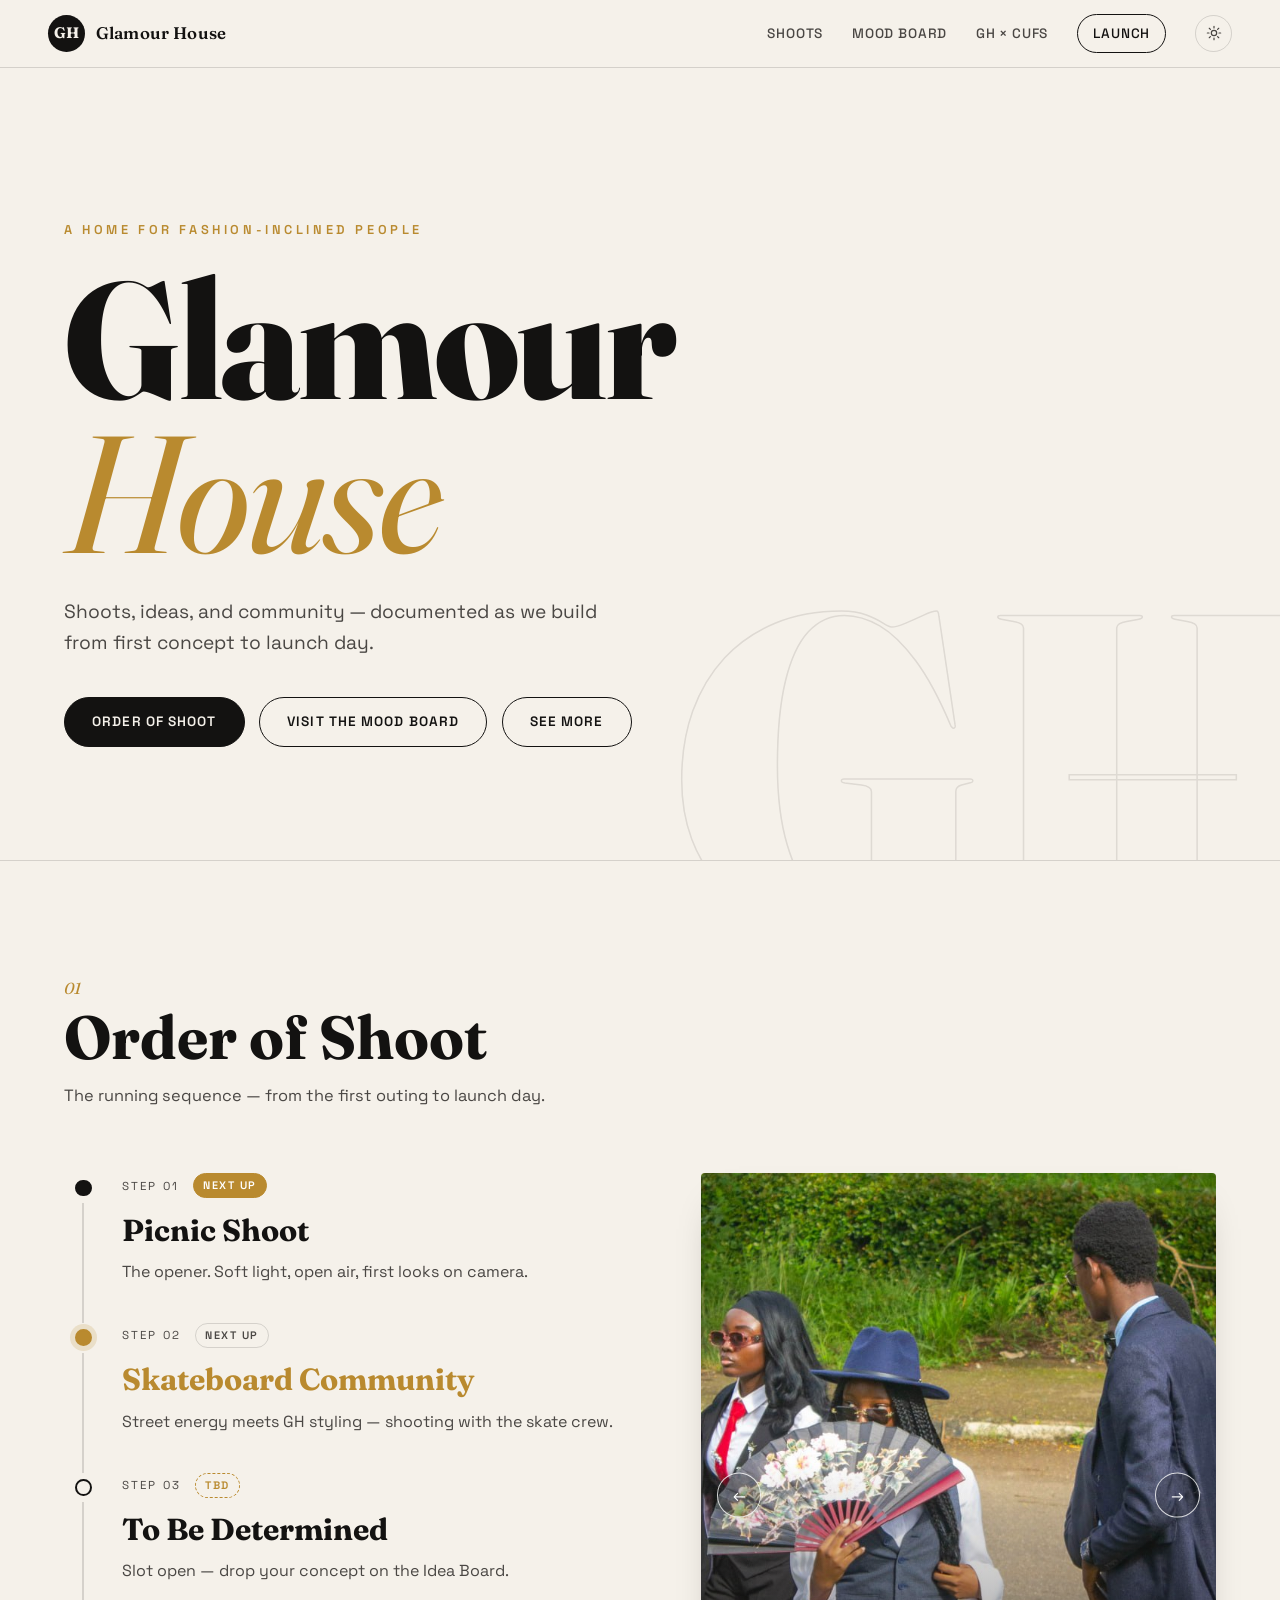
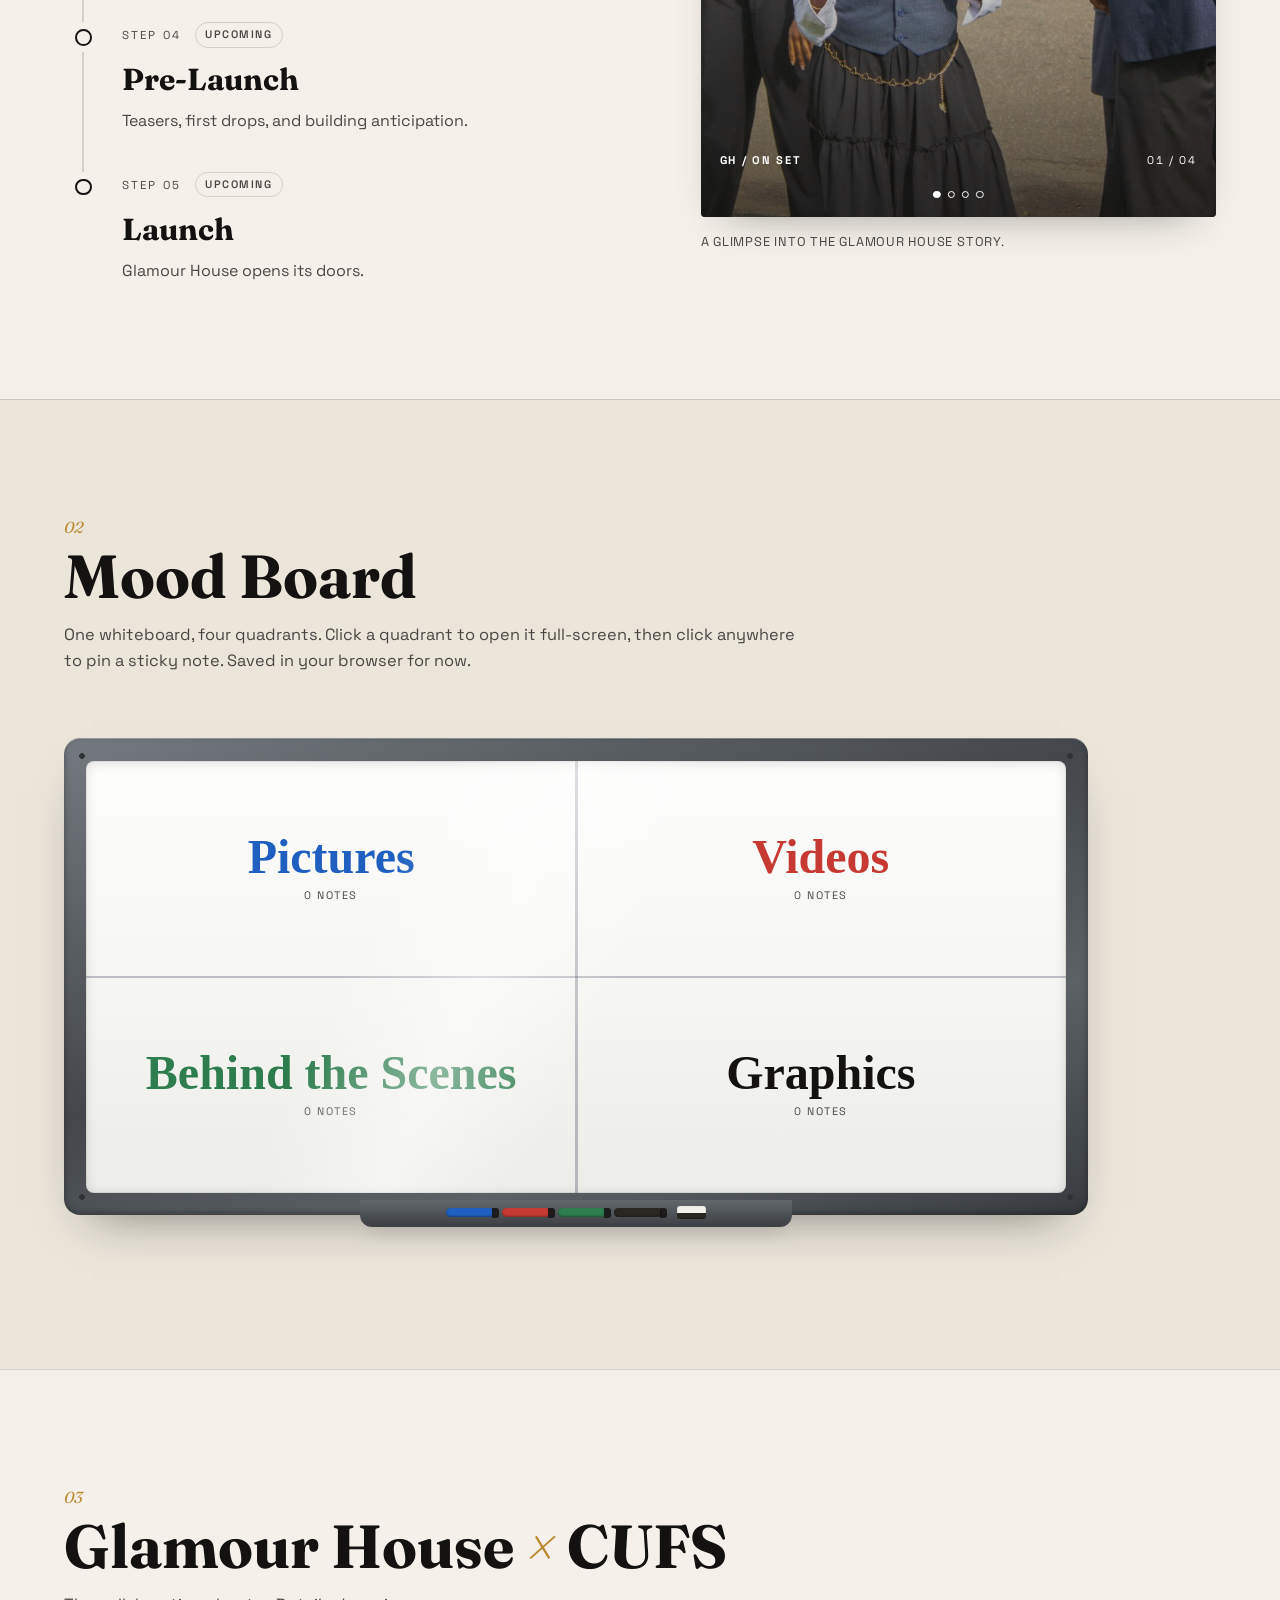
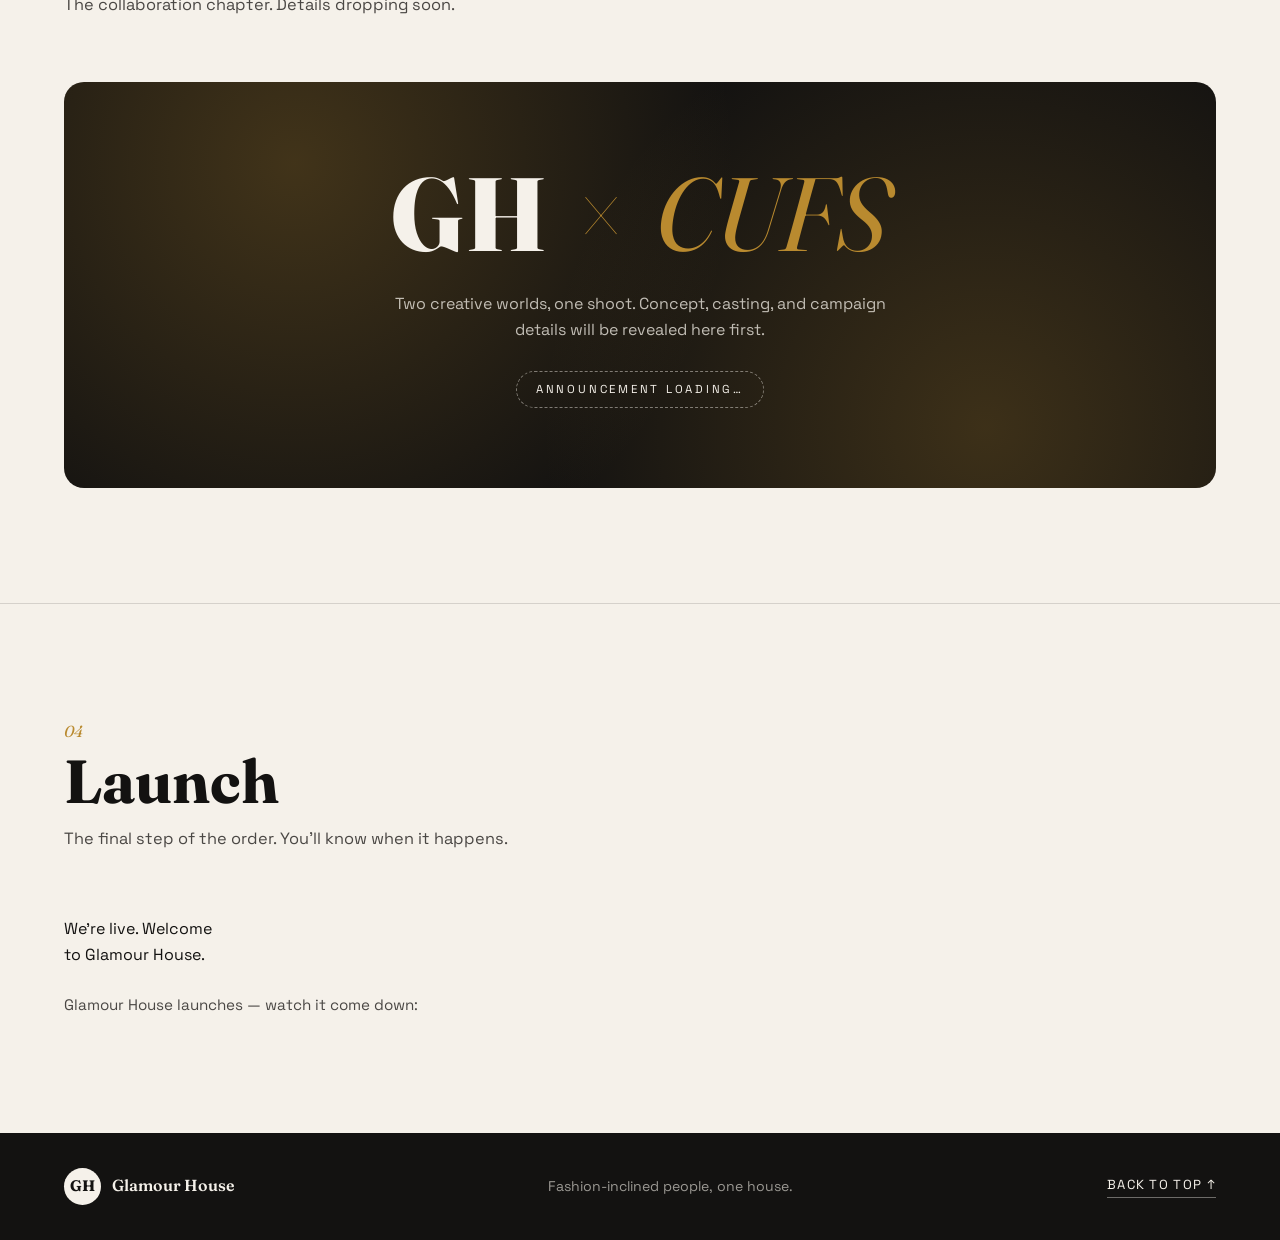
==== commit 5ff8c1f5: "Add light/dark mode toggle with system default and saved preference" ====
--- a/index.html
+++ b/index.html
@@ -6,6 +6,13 @@
   <title>Glamour House — GH</title>
   <meta name="description" content="Glamour House (GH) — a home for fashion-inclined people. Shoots, ideas, and what's coming next." />
   <link rel="icon" type="image/svg+xml" href="favicon.svg" />
+  <script>
+    try {
+      var t = localStorage.getItem("gh_theme");
+      if (t !== "light" && t !== "dark") t = window.matchMedia("(prefers-color-scheme: dark)").matches ? "dark" : "light";
+      document.documentElement.dataset.theme = t;
+    } catch (e) { document.documentElement.dataset.theme = "light"; }
+  </script>
   <link rel="preconnect" href="https://fonts.googleapis.com" />
   <link rel="preconnect" href="https://fonts.gstatic.com" crossorigin />
   <link href="https://fonts.googleapis.com/css2?family=Caveat:wght@500;700&family=Fraunces:ital,opsz,wght@0,9..144,300..900;1,9..144,300..900&family=Space+Grotesk:wght@300..700&display=swap" rel="stylesheet" />
@@ -24,6 +31,10 @@
       <a href="#ideas">Mood Board</a>
       <a href="#cufs">GH × CUFS</a>
       <a href="#launch" class="nav-cta">Launch</a>
+      <button class="theme-toggle" id="theme-toggle" type="button" aria-label="Switch theme">
+        <svg class="icon-sun" viewBox="0 0 24 24" width="16" height="16" fill="none" stroke="currentColor" stroke-width="1.8" stroke-linecap="round" aria-hidden="true"><circle cx="12" cy="12" r="4"/><path d="M12 2v2.5M12 19.5V22M2 12h2.5M19.5 12H22M4.9 4.9l1.7 1.7M17.4 17.4l1.7 1.7M19.1 4.9l-1.7 1.7M6.6 17.4l-1.7 1.7"/></svg>
+        <svg class="icon-moon" viewBox="0 0 24 24" width="16" height="16" fill="none" stroke="currentColor" stroke-width="1.8" stroke-linecap="round" stroke-linejoin="round" aria-hidden="true"><path d="M21 12.8A8.5 8.5 0 1 1 11.2 3a6.8 6.8 0 0 0 9.8 9.8z"/></svg>
+      </button>
     </nav>
   </header>
 
@@ -76,7 +87,7 @@
           <div class="timeline-card">
             <div class="timeline-meta">
               <span class="step">Step 01</span>
-              <span class="status status-done">Done</span>
+              <span class="status status-next">Next Up</span>
             </div>
             <h3>Picnic Shoot</h3>
             <p>The opener. Soft light, open air, first looks on camera.</p>
@@ -91,7 +102,7 @@
           <div class="timeline-card">
             <div class="timeline-meta">
               <span class="step">Step 02</span>
-              <span class="status status-next">Next up</span>
+              <span class="status status-upcoming">Next up</span>
             </div>
             <h3>Skateboard Community</h3>
             <p>Street energy meets GH styling — shooting with the skate crew.</p>
--- a/styles.css
+++ b/styles.css
@@ -12,7 +12,7 @@
   --ink-soft: #4a4744;
   --paper: #f5f1ea;
   --paper-dim: #ebe5da;
-  --accent: #e2402c;
+  --accent: #b98a2f;
   --accent-ink: #ffffff;
   --gold: #b98a2f;
   --line: rgba(19, 18, 17, 0.14);
@@ -20,6 +20,28 @@
   --radius: 14px;
   --serif: "Fraunces", Georgia, serif;
   --sans: "Space Grotesk", "Helvetica Neue", Arial, sans-serif;
+  --veil: rgba(245, 241, 234, 0.88);
+  --hero-ghost: rgba(19, 18, 17, 0.1);
+  --panel-bg: #131211;
+  --panel-fg: #f5f1ea;
+  --board-ink: #131211;
+  --board-ink-soft: #4a4744;
+  color-scheme: light;
+}
+
+:root[data-theme="dark"] {
+  --ink: #f3ede2;
+  --ink-soft: #b5a894;
+  --paper: #14110d;
+  --paper-dim: #1f1a14;
+  --accent: #d0a54e;
+  --accent-ink: #17120c;
+  --gold: #d0a54e;
+  --line: rgba(243, 237, 226, 0.16);
+  --shadow: 0 18px 40px -24px rgba(0, 0, 0, 0.8);
+  --veil: rgba(20, 17, 13, 0.88);
+  --hero-ghost: rgba(243, 237, 226, 0.07);
+  color-scheme: dark;
 }
 
 html {
@@ -63,7 +85,7 @@
   justify-content: space-between;
   gap: 1rem;
   padding: 0.9rem clamp(1.2rem, 4vw, 3rem);
-  background: rgba(245, 241, 234, 0.88);
+  background: var(--veil);
   backdrop-filter: blur(12px);
   border-bottom: 1px solid var(--line);
 }
@@ -128,6 +150,44 @@
   color: var(--paper) !important;
 }
 
+/* ============ THEME TOGGLE ============ */
+.theme-toggle {
+  display: grid;
+  place-items: center;
+  width: 2.3rem;
+  height: 2.3rem;
+  padding: 0;
+  background: transparent;
+  border: 1px solid var(--line);
+  border-radius: 50%;
+  color: var(--ink-soft);
+  cursor: pointer;
+  transition: border-color 0.2s ease, color 0.2s ease, transform 0.15s ease;
+  touch-action: manipulation;
+}
+
+.theme-toggle:hover {
+  border-color: var(--accent);
+  color: var(--accent);
+  transform: translateY(-1px);
+}
+
+.theme-toggle svg {
+  display: block;
+}
+
+.theme-toggle .icon-moon {
+  display: none;
+}
+
+:root[data-theme="dark"] .theme-toggle .icon-sun {
+  display: none;
+}
+
+:root[data-theme="dark"] .theme-toggle .icon-moon {
+  display: block;
+}
+
 /* ============ HERO ============ */
 .hero {
   position: relative;
@@ -150,7 +210,7 @@
   font-weight: 900;
   line-height: 0.8;
   color: transparent;
-  -webkit-text-stroke: 1.5px rgba(19, 18, 17, 0.1);
+  -webkit-text-stroke: 1.5px var(--hero-ghost);
   pointer-events: none;
   user-select: none;
 }
@@ -333,7 +393,7 @@
 .timeline-item.is-next .dot {
   background: var(--accent);
   border-color: var(--accent);
-  box-shadow: 0 0 0 5px rgba(226, 64, 44, 0.18);
+  box-shadow: 0 0 0 5px rgba(185, 138, 47, 0.18);
 }
 
 .timeline-item.is-next .rail {
@@ -482,11 +542,11 @@
 }
 
 .quad:hover {
-  background: rgba(226, 64, 44, 0.07);
+  background: rgba(185, 138, 47, 0.07);
 }
 
 .quad:active {
-  background: rgba(226, 64, 44, 0.13);
+  background: rgba(185, 138, 47, 0.13);
 }
 
 .quad-name {
@@ -505,7 +565,7 @@
   font-size: 0.68rem;
   letter-spacing: 0.14em;
   text-transform: uppercase;
-  color: var(--ink-soft);
+  color: var(--board-ink-soft);
 }
 
 /* ---- marker tray ---- */
@@ -675,7 +735,7 @@
   font-family: var(--serif);
   font-style: italic;
   font-size: clamp(1.1rem, 3vw, 1.6rem);
-  color: var(--ink-soft);
+  color: var(--board-ink-soft);
   opacity: 0.55;
   pointer-events: none;
   text-align: center;
@@ -805,7 +865,7 @@
 }
 
 .note-input:focus {
-  box-shadow: 0 0 0 3px rgba(226, 64, 44, 0.25);
+  box-shadow: 0 0 0 3px rgba(185, 138, 47, 0.25);
 }
 
 .note-composer-row {
@@ -821,8 +881,8 @@
 
 /* ============ CUFS ============ */
 .cufs-banner {
-  background: var(--ink);
-  color: var(--paper);
+  background: var(--panel-bg);
+  color: var(--panel-fg);
   border-radius: calc(var(--radius) + 6px);
   padding: clamp(2.5rem, 7vw, 5rem) clamp(1.4rem, 5vw, 4rem);
   text-align: center;
@@ -835,7 +895,7 @@
   position: absolute;
   inset: 0;
   background:
-    radial-gradient(circle at 20% 20%, rgba(226, 64, 44, 0.28), transparent 45%),
+    radial-gradient(circle at 20% 20%, rgba(185, 138, 47, 0.28), transparent 45%),
     radial-gradient(circle at 80% 85%, rgba(185, 138, 47, 0.25), transparent 45%);
   pointer-events: none;
 }
@@ -942,8 +1002,8 @@
   justify-content: space-between;
   gap: 1rem;
   padding: 2.2rem clamp(1.2rem, 5vw, 4rem);
-  background: var(--ink);
-  color: var(--paper);
+  background: var(--panel-bg);
+  color: var(--panel-fg);
 }
 
 .footer-brand {
@@ -955,8 +1015,8 @@
 }
 
 .footer-brand .brand-mark {
-  background: var(--paper);
-  color: var(--ink);
+  background: var(--panel-fg);
+  color: var(--panel-bg);
 }
 
 .footer-tag {
@@ -965,7 +1025,7 @@
 }
 
 .footer-top {
-  color: var(--paper);
+  color: var(--panel-fg);
   text-decoration: none;
   font-size: 0.82rem;
   letter-spacing: 0.1em;
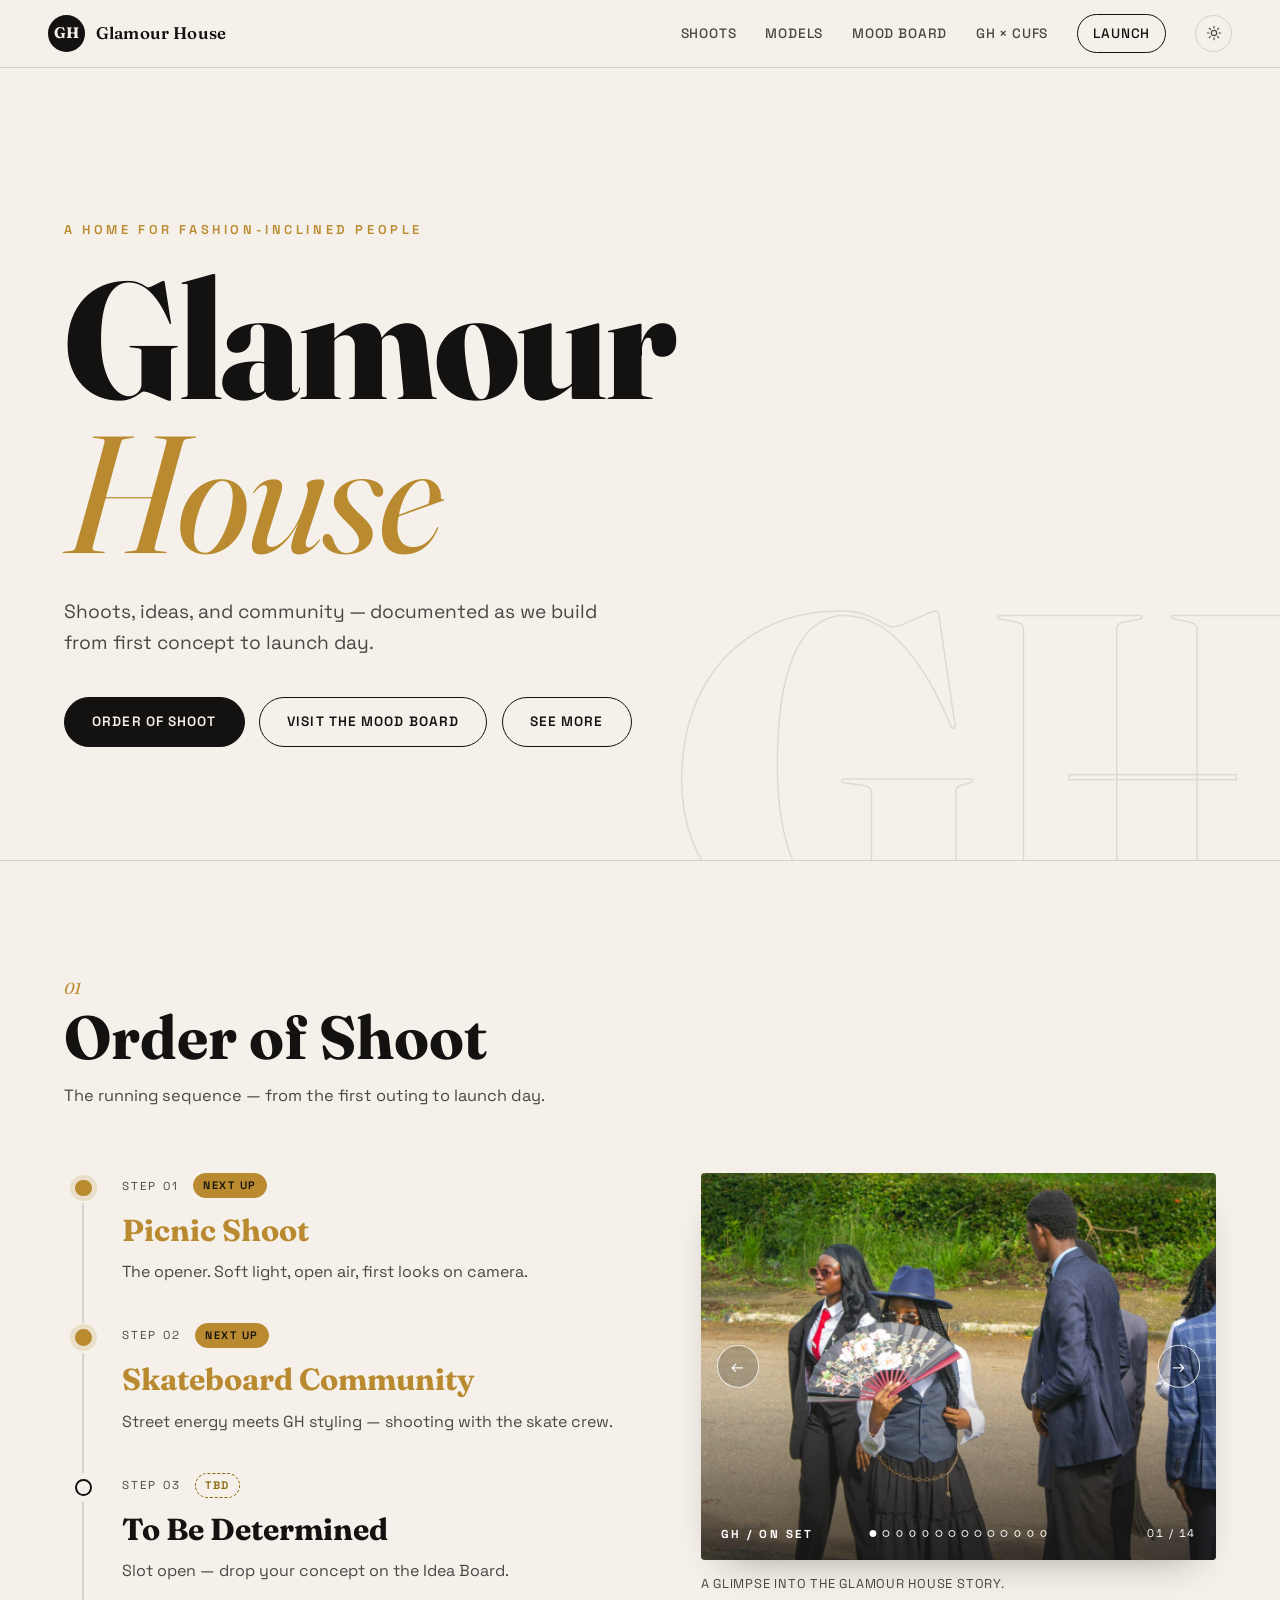
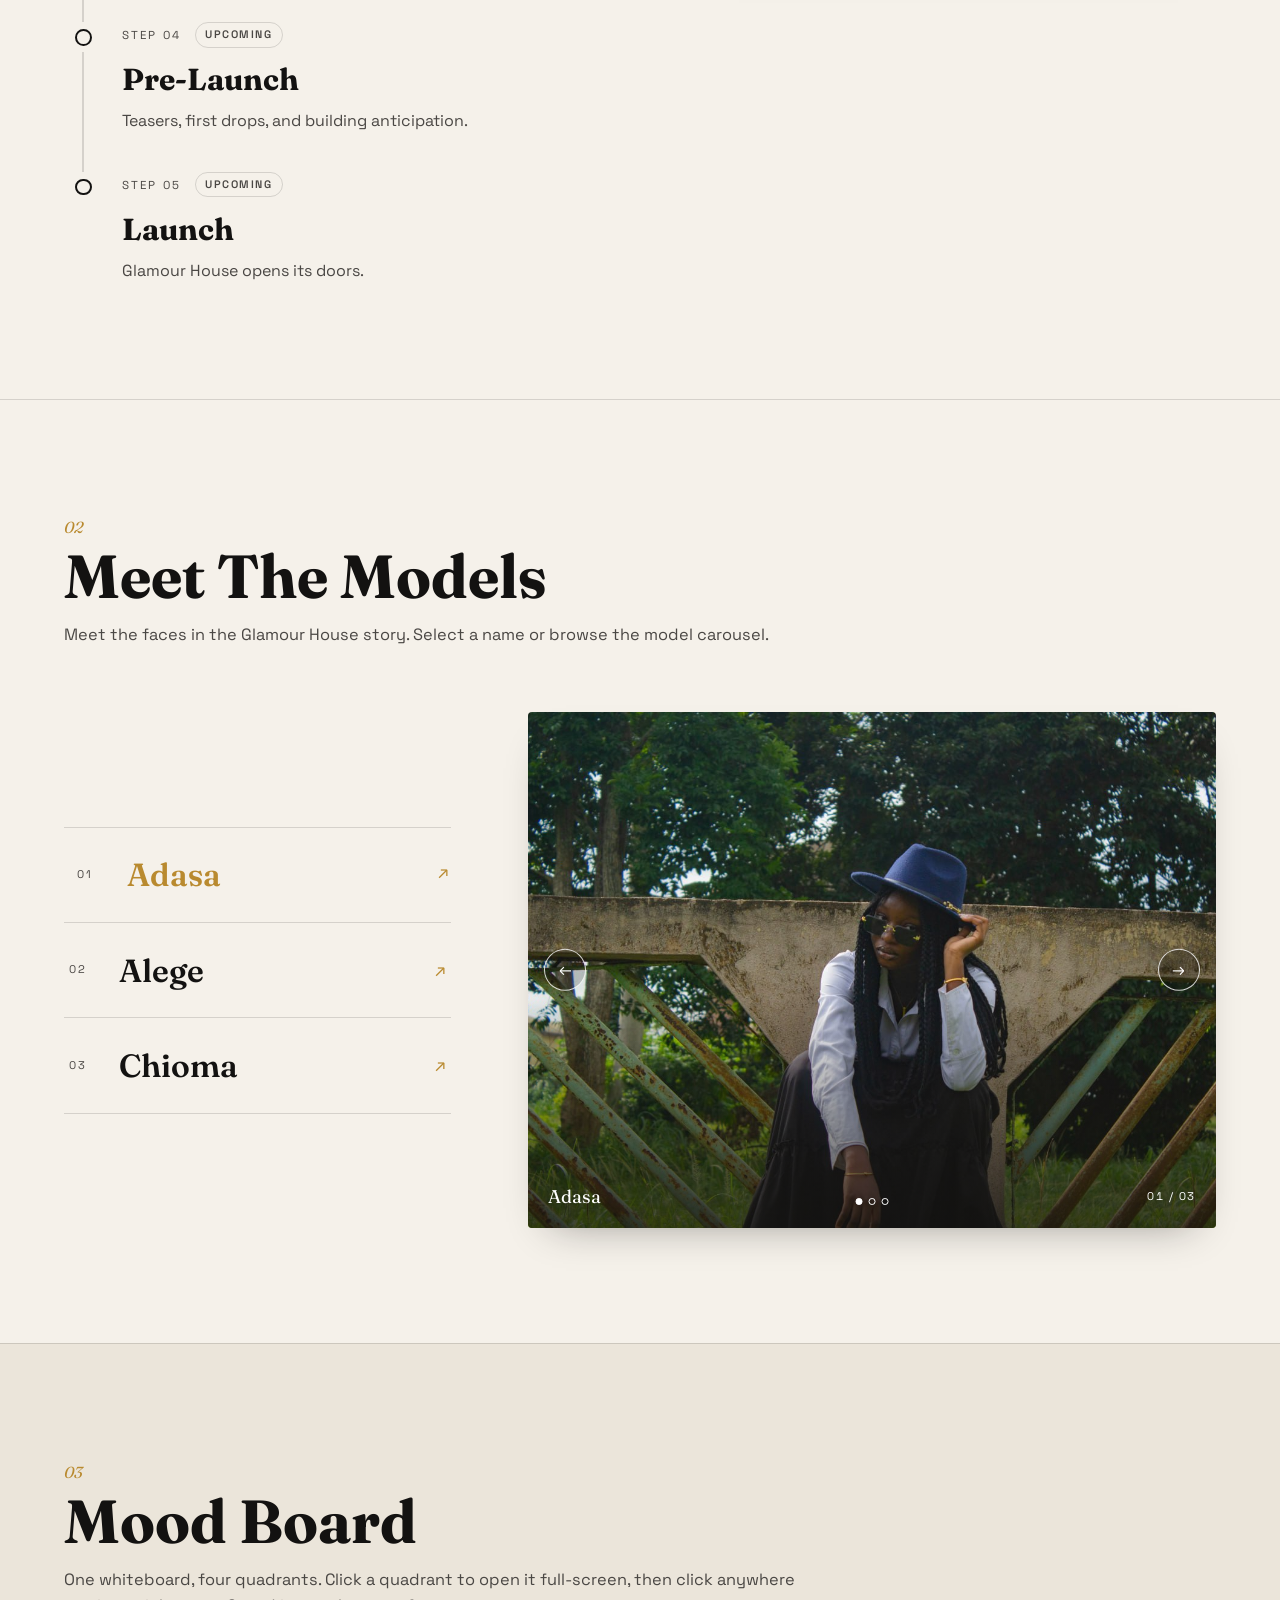
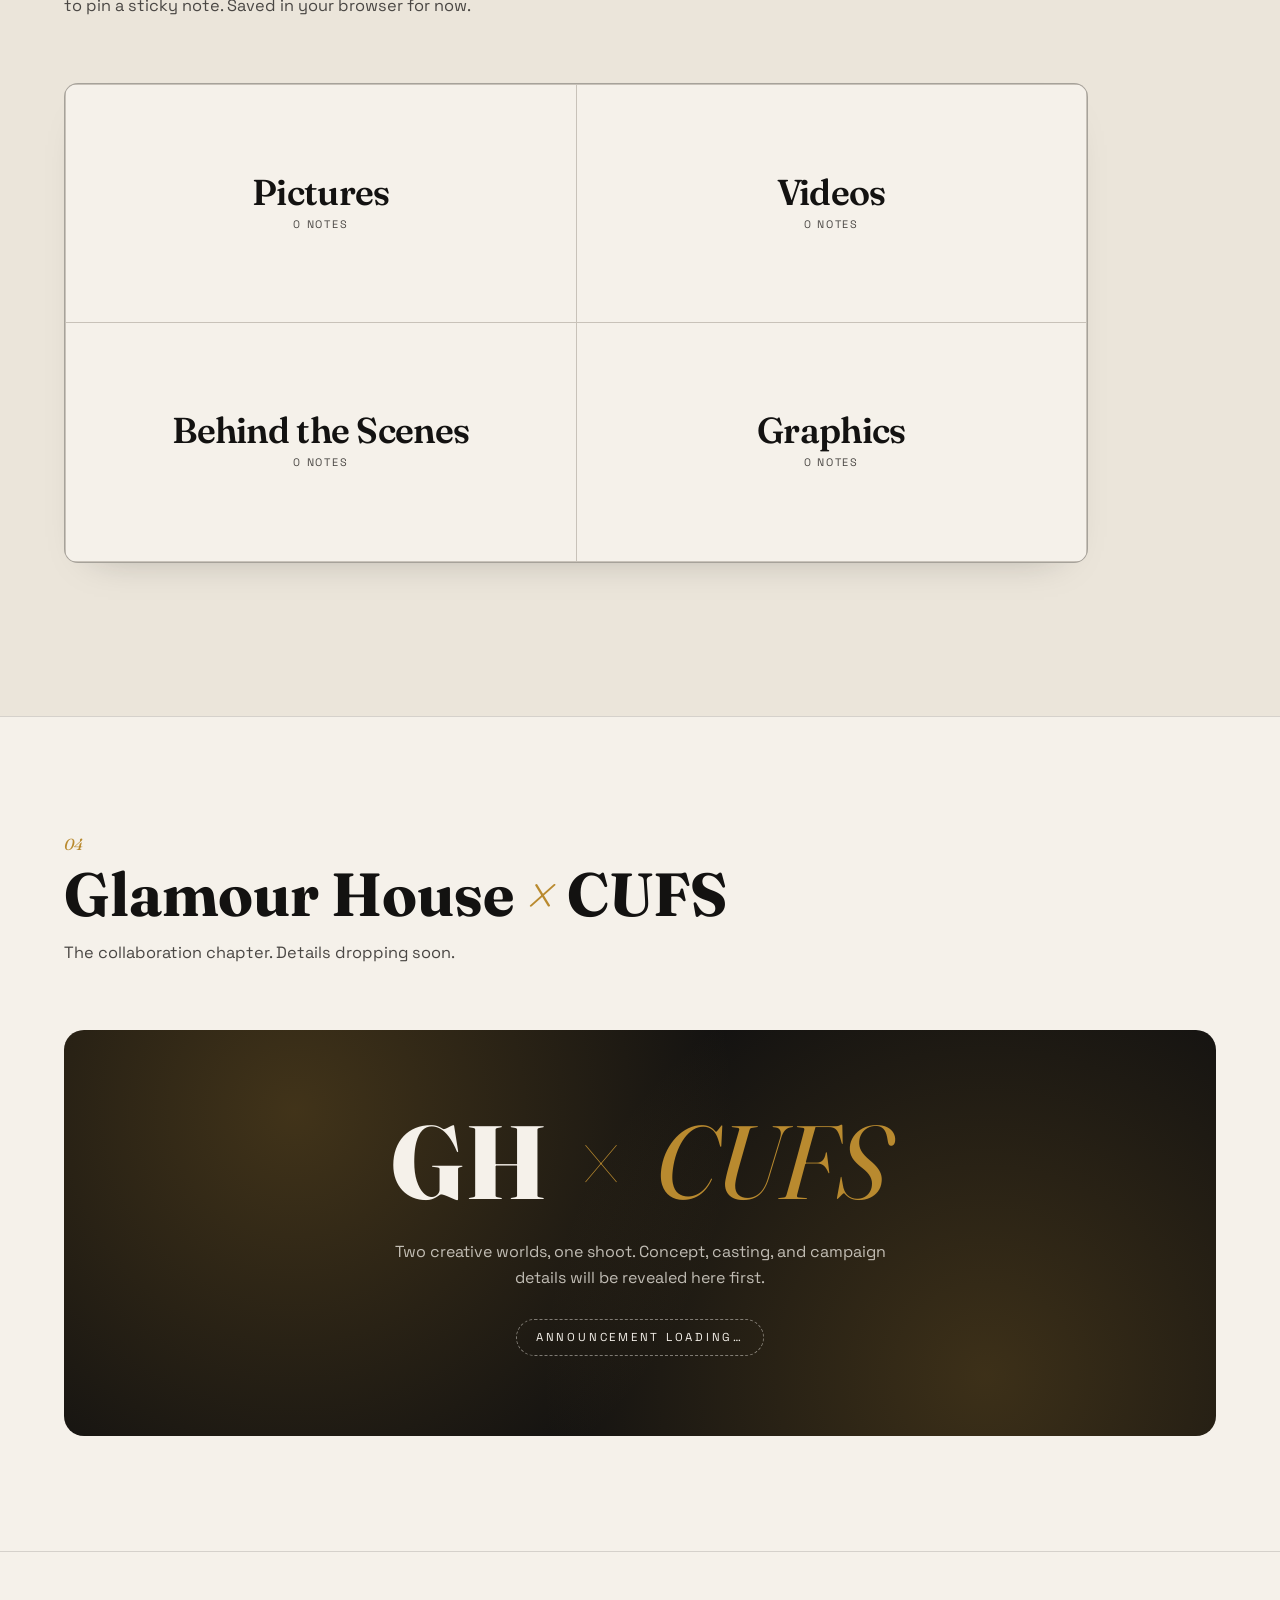
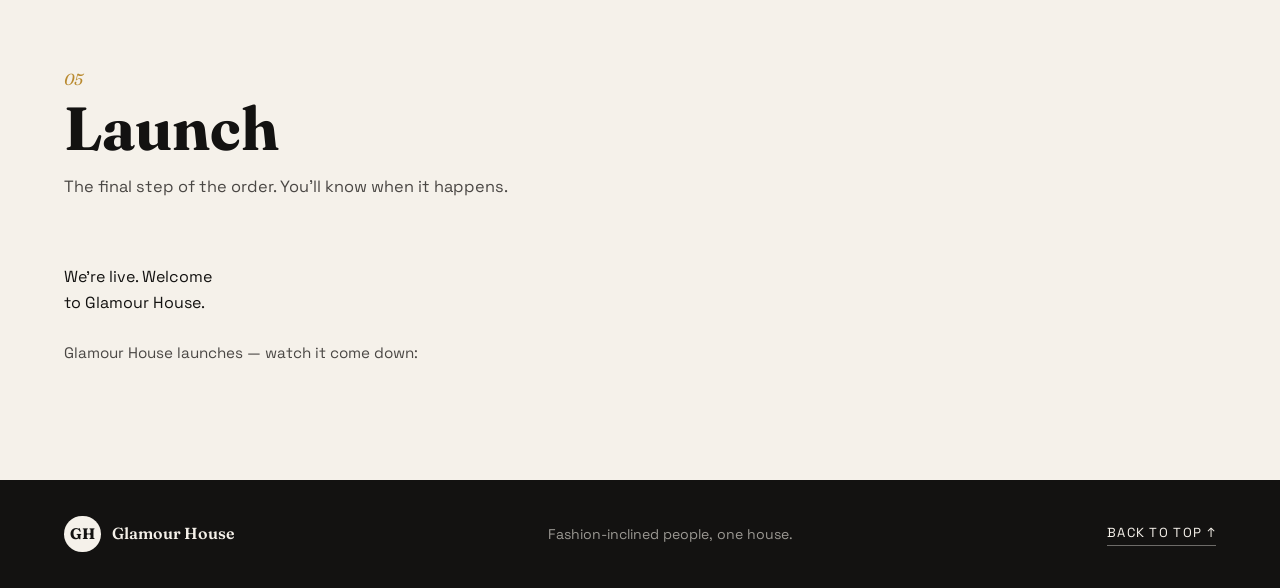
==== commit bcd81055: "Restyle Order of Shoot slideshow with the model-gallery carousel and auto-load every GH folder image" ====
--- a/index.html
+++ b/index.html
@@ -28,6 +28,7 @@
     <!-- Discover the Star . Develop the Craft . Deliver the Glamour -->
     <nav class="site-nav" aria-label="Primary">
       <a href="#shoots">Shoots</a>
+      <a href="#models">Models</a>
       <a href="#ideas">Mood Board</a>
       <a href="#cufs">GH × CUFS</a>
       <a href="#launch" class="nav-cta">Launch</a>
@@ -67,19 +68,19 @@
       </div>
 
       <div class="shoot-showcase" aria-label="Glamour House shoot photos">
-        <div class="shoot-slideshow" id="shoot-slideshow" aria-roledescription="carousel" aria-label="GH photo slideshow">
-          <div class="shoot-slides" id="shoot-slides"></div>
-          <div class="shoot-slide-shade" aria-hidden="true"></div>
-          <div class="shoot-slide-caption"><span class="shoot-slide-kicker">GH / ON SET</span><span class="shoot-slide-count" id="shoot-slide-count" aria-live="polite"></span></div>
-          <button class="shoot-slide-control shoot-slide-prev" type="button" aria-label="Previous photo">←</button>
-          <button class="shoot-slide-control shoot-slide-next" type="button" aria-label="Next photo">→</button>
-          <div class="shoot-slide-dots" id="shoot-slide-dots" aria-label="Choose a photo"></div>
+        <div class="model-gallery shoot-gallery" id="shoot-gallery" aria-live="polite" aria-roledescription="carousel" aria-label="GH photo slideshow">
+          <div class="model-gallery-track" id="shoot-gallery-track"></div>
+          <div class="model-gallery-shade" aria-hidden="true"></div>
+          <div class="model-gallery-caption"><span class="shoot-gallery-kicker">GH / ON SET</span><span class="model-gallery-count" id="shoot-gallery-count"></span></div>
+          <button class="model-gallery-control model-gallery-prev" type="button" aria-label="Previous photo">←</button>
+          <button class="model-gallery-control model-gallery-next" type="button" aria-label="Next photo">→</button>
+          <div class="model-gallery-dots" id="shoot-gallery-dots" aria-label="Choose a photo"></div>
         </div>
         <p class="shoot-showcase-note">A glimpse into the Glamour House story.</p>
       </div>
 
       <ol class="timeline">
-        <li class="timeline-item is-done">
+        <li class="timeline-item is-next">
           <div class="timeline-marker" aria-hidden="true">
             <span class="dot"></span>
             <span class="rail"></span>
@@ -102,7 +103,7 @@
           <div class="timeline-card">
             <div class="timeline-meta">
               <span class="step">Step 02</span>
-              <span class="status status-upcoming">Next up</span>
+              <span class="status status-next">Next up</span>
             </div>
             <h3>Skateboard Community</h3>
             <p>Street energy meets GH styling — shooting with the skate crew.</p>
@@ -155,10 +156,34 @@
       </ol>
     </section>
 
+    <!-- ============ MEET THE MODELS ============ -->
+    <section class="section models" id="models">
+      <div class="section-head">
+        <span class="section-index">02</span>
+        <h2 class="section-title">Meet The Models</h2>
+        <p class="section-desc">Meet the faces in the Glamour House story. Select a name or browse the model carousel.</p>
+      </div>
+      <div class="models-layout">
+        <ol class="model-list" id="model-list" aria-label="Models">
+          <li><button class="model-select is-active" type="button" data-model="Adasa" aria-expanded="true"><span class="model-number">01</span><span class="model-name">Adasa</span><span class="model-arrow" aria-hidden="true">↗</span></button></li>
+          <li><button class="model-select" type="button" data-model="Alege" aria-expanded="false"><span class="model-number">02</span><span class="model-name">Alege</span><span class="model-arrow" aria-hidden="true">↗</span></button></li>
+          <li><button class="model-select" type="button" data-model="Chioma" aria-expanded="false"><span class="model-number">03</span><span class="model-name">Chioma</span><span class="model-arrow" aria-hidden="true">↗</span></button></li>
+        </ol>
+        <div class="model-gallery" id="model-gallery" aria-live="polite">
+          <div class="model-gallery-track" id="model-gallery-track"></div>
+          <div class="model-gallery-shade" aria-hidden="true"></div>
+          <div class="model-gallery-caption"><span id="model-gallery-name">Adasa</span><span class="model-gallery-count" id="model-gallery-count"></span></div>
+          <button class="model-gallery-control model-gallery-prev" type="button" aria-label="Previous shoot photo">←</button>
+          <button class="model-gallery-control model-gallery-next" type="button" aria-label="Next shoot photo">→</button>
+          <div class="model-gallery-dots" id="model-gallery-dots" aria-label="Choose a shoot photo"></div>
+        </div>
+      </div>
+    </section>
+
     <!-- ============ MOOD BOARD ============ -->
     <section class="section mood" id="ideas">
       <div class="section-head">
-        <span class="section-index">02</span>
+        <span class="section-index">03</span>
         <h2 class="section-title">Mood Board</h2>
         <p class="section-desc">
           One whiteboard, four quadrants. Click a quadrant to open it full-screen, then click anywhere to pin a sticky note. Saved in your browser for now.
@@ -224,7 +249,7 @@
     <!-- ============ GH × CUFS ============ -->
     <section class="section cufs" id="cufs">
       <div class="section-head">
-        <span class="section-index">03</span>
+        <span class="section-index">04</span>
         <h2 class="section-title">Glamour House <span class="x">×</span> CUFS</h2>
         <p class="section-desc">The collaboration chapter. Details dropping soon.</p>
       </div>
@@ -245,7 +270,7 @@
     <!-- ============ LAUNCH ============ -->
     <section class="section launch" id="launch">
       <div class="section-head">
-        <span class="section-index">04</span>
+        <span class="section-index">05</span>
         <h2 class="section-title">Launch</h2>
         <p class="section-desc">The final step of the order. You'll know when it happens.</p>
       </div>
--- a/styles.css
+++ b/styles.css
@@ -13,8 +13,9 @@
   --paper: #f5f1ea;
   --paper-dim: #ebe5da;
   --accent: #b98a2f;
-  --accent-ink: #ffffff;
+  --accent-ink: #17120c;
   --gold: #b98a2f;
+  --gold-deep: #8a6508;
   --line: rgba(19, 18, 17, 0.14);
   --shadow: 0 18px 40px -24px rgba(19, 18, 17, 0.45);
   --radius: 14px;
@@ -37,6 +38,7 @@
   --accent: #d0a54e;
   --accent-ink: #17120c;
   --gold: #d0a54e;
+  --gold-deep: #d0a54e;
   --line: rgba(243, 237, 226, 0.16);
   --shadow: 0 18px 40px -24px rgba(0, 0, 0, 0.8);
   --veil: rgba(20, 17, 13, 0.88);
@@ -447,8 +449,8 @@
 
 .status-tbd {
   border-style: dashed;
-  color: var(--gold);
-  border-color: var(--gold);
+  color: var(--gold-deep);
+  border-color: var(--gold-deep);
 }
 
 .timeline-card h3 {
@@ -1128,6 +1130,8 @@
 .shoots .section-head { grid-column: 1 / -1; max-width: 46rem; }
 .shoots .timeline { grid-column: 1; grid-row: 2; width: 100%; }
 .shoot-showcase { grid-column: 2; grid-row: 2; min-width: 0; position: sticky; top: 6rem; }
+.shoot-gallery { isolation: isolate; }
+.shoot-gallery-kicker { align-self: center; font-family: var(--sans); font-size: .72rem; font-weight: 700; letter-spacing: .22em; text-transform: uppercase; }
 .shoot-slideshow {
   position: relative;
   aspect-ratio: 4 / 5;
@@ -1183,3 +1187,77 @@
   .lightbox-arrow { width:2.4rem; height:2.4rem; background:rgba(12,11,10,.55); }
   .lightbox-image { max-height:calc(100vh - 8rem); }
 }
+
+/* ============ MOOD BOARD — EDITORIAL THEME ============ */
+.mood { background: var(--paper-dim); }
+.whiteboard { max-width:64rem; padding:0; background:transparent; border:0; border-radius:0; box-shadow:none; }
+.quad-grid { min-height:clamp(16rem, 40vw, 30rem); gap:1px; padding:1px; overflow:hidden; border:1px solid rgba(19,18,17,.18); border-radius:var(--radius); background:rgba(19,18,17,.16); box-shadow:0 18px 40px -30px rgba(19,18,17,.35); }
+.quad-grid::before, .quad-grid::after { display:none; }
+.quad { background:var(--paper); transition:background .2s ease, color .2s ease; }
+.quad:hover { background:#fffdfa; }
+.quad-name { font-family:var(--serif); font-weight:600; font-size:clamp(1.4rem,3.3vw,2.25rem); letter-spacing:-.02em; }
+.quad[data-quad="pictures"] .quad-name, .quad[data-quad="videos"] .quad-name, .quad[data-quad="bts"] .quad-name, .quad[data-quad="graphics"] .quad-name { color:var(--ink); }
+.quad-count { color:var(--ink-soft); letter-spacing:.16em; }
+.wb-tray { display:none; }
+.board-full { padding:max(1rem,env(safe-area-inset-top,0px)) max(1rem,env(safe-area-inset-right,0px)) max(1rem,env(safe-area-inset-bottom,0px)) max(1rem,env(safe-area-inset-left,0px)); background:var(--paper-dim); }
+.board-bar { min-height:4rem; padding:.35rem .25rem .85rem; }
+.board-bar-index { color:var(--accent); }
+.board-bar-name { font-family:var(--serif); font-style:italic; font-weight:500; color:var(--ink); }
+.board-bar-hint { color:var(--ink-soft); }
+.board-close { border-color:var(--line); color:var(--ink); }
+.board-close:hover { background:var(--ink); border-color:var(--ink); color:var(--paper); }
+.board-surface { background:var(--paper); border:1px solid var(--line); border-radius:var(--radius); box-shadow:0 18px 40px -30px rgba(19,18,17,.35); cursor:crosshair; }
+.board-surface::after { display:none; }
+.board-empty { color:var(--ink-soft); opacity:.72; }
+.wb-tray-full { display:none; }
+.mood-note { border:1px solid rgba(19,18,17,.08); border-radius:3px; box-shadow:0 12px 25px -16px rgba(19,18,17,.45); }
+.mood-note::before { display:none; }
+.mood-note p { font-family:var(--serif); color:var(--ink); }
+.mood-note-foot { color:rgba(19,18,17,.62); }
+.mood-note-del { color:var(--ink-soft); }
+.note-composer { background:var(--paper); border:1px solid var(--line); border-radius:var(--radius); box-shadow:var(--shadow); }
+.note-input { background:#fffdfa; border-color:var(--line); }
+@media(max-width:560px) {
+  .quad-grid { min-height:16rem; }
+  .quad { padding:.8rem .45rem; }
+}
+
+/* ============ MEET THE MODELS ============ */
+.models { background:var(--paper); }
+.models-layout { display:grid; grid-template-columns:minmax(15rem,.72fr) minmax(0,1.28fr); gap:clamp(2rem,6vw,6rem); align-items:center; }
+.model-list { border-top:1px solid var(--line); }
+.model-list li { list-style:none; }
+.model-select { display:grid; grid-template-columns:2.4rem 1fr auto; align-items:center; gap:.75rem; width:100%; padding:1.35rem .3rem; border:0; border-bottom:1px solid var(--line); background:transparent; text-align:left; cursor:pointer; transition:padding .25s ease,color .25s ease; }
+.model-select:hover,.model-select.is-active { padding-left:.8rem; color:var(--accent); }
+.model-number { color:var(--ink-soft); font-size:.7rem; letter-spacing:.16em; }
+.model-name { color:var(--ink); font-family:var(--serif); font-size:clamp(1.35rem,2.5vw,2rem); font-weight:600; }
+.model-select.is-active .model-name { color:var(--accent); }
+.model-arrow { color:var(--gold); font-size:1.1rem; transition:transform .25s ease; }
+.model-select.is-active .model-arrow { transform:translate(3px,-3px); }
+.model-gallery { position:relative; min-width:0; aspect-ratio:4/3; overflow:hidden; background:var(--paper-dim); border-radius:4px; box-shadow:var(--shadow); opacity:.88; transform:translateX(1.2rem); transition:opacity .4s ease, transform .5s cubic-bezier(.2,.8,.2,1); }
+.model-gallery.is-arriving { opacity:1; transform:translateX(0); }
+.model-gallery-track,.model-gallery-slide { position:absolute; inset:0; }
+.model-gallery-slide { margin:0; opacity:0; transform:translateX(2.5%); transition:opacity .75s ease,transform .9s ease; }
+.model-gallery-slide.is-active { opacity:1; transform:translateX(0); }
+.model-gallery-slide img { width:100%; height:100%; object-fit:cover; }
+.model-gallery-shade { position:absolute; inset:55% 0 0; pointer-events:none; background:linear-gradient(transparent,rgba(19,18,17,.72)); }
+.model-gallery-caption { position:absolute; z-index:2; left:1.25rem; right:1.25rem; bottom:1.05rem; display:flex; justify-content:space-between; color:#fff; font-family:var(--serif); font-size:1.15rem; }
+.model-gallery-count { align-self:center; font-family:var(--sans); font-size:.7rem; letter-spacing:.14em; font-variant-numeric:tabular-nums; }
+.model-gallery-control { position:absolute; z-index:3; top:50%; transform:translateY(-50%); display:grid; place-items:center; width:2.65rem; height:2.65rem; border:1px solid rgba(255,255,255,.8); border-radius:50%; background:rgba(19,18,17,.2); color:#fff; cursor:pointer; transition:background .2s ease; }
+.model-gallery-control:hover { background:var(--accent); border-color:var(--accent); }
+.model-gallery-prev { left:1rem; }
+.model-gallery-next { right:1rem; }
+.model-gallery-dots { position:absolute; z-index:3; left:50%; bottom:1.45rem; transform:translateX(-50%); display:flex; gap:.4rem; }
+.model-gallery-dots button { width:.42rem; height:.42rem; padding:0; border:1px solid #fff; border-radius:50%; background:transparent; cursor:pointer; }
+.model-gallery-dots button.is-active { background:#fff; }
+.model-select:focus-visible,.model-gallery-control:focus-visible,.model-gallery-dots button:focus-visible { outline:2px solid var(--accent); outline-offset:3px; }
+@media(max-width:760px) {
+  .models-layout { grid-template-columns:1fr; gap:1.5rem; }
+  .model-select { padding:.9rem .3rem; }
+  .model-gallery { aspect-ratio:4/3; transform:translateY(.7rem); }
+  .model-gallery.is-arriving { transform:translateY(0); }
+}
+@media(prefers-reduced-motion:reduce) {
+  .model-gallery,.model-gallery-slide,.model-select,.model-arrow { transition:none; }
+  .model-gallery.is-arriving { transform:none; }
+}
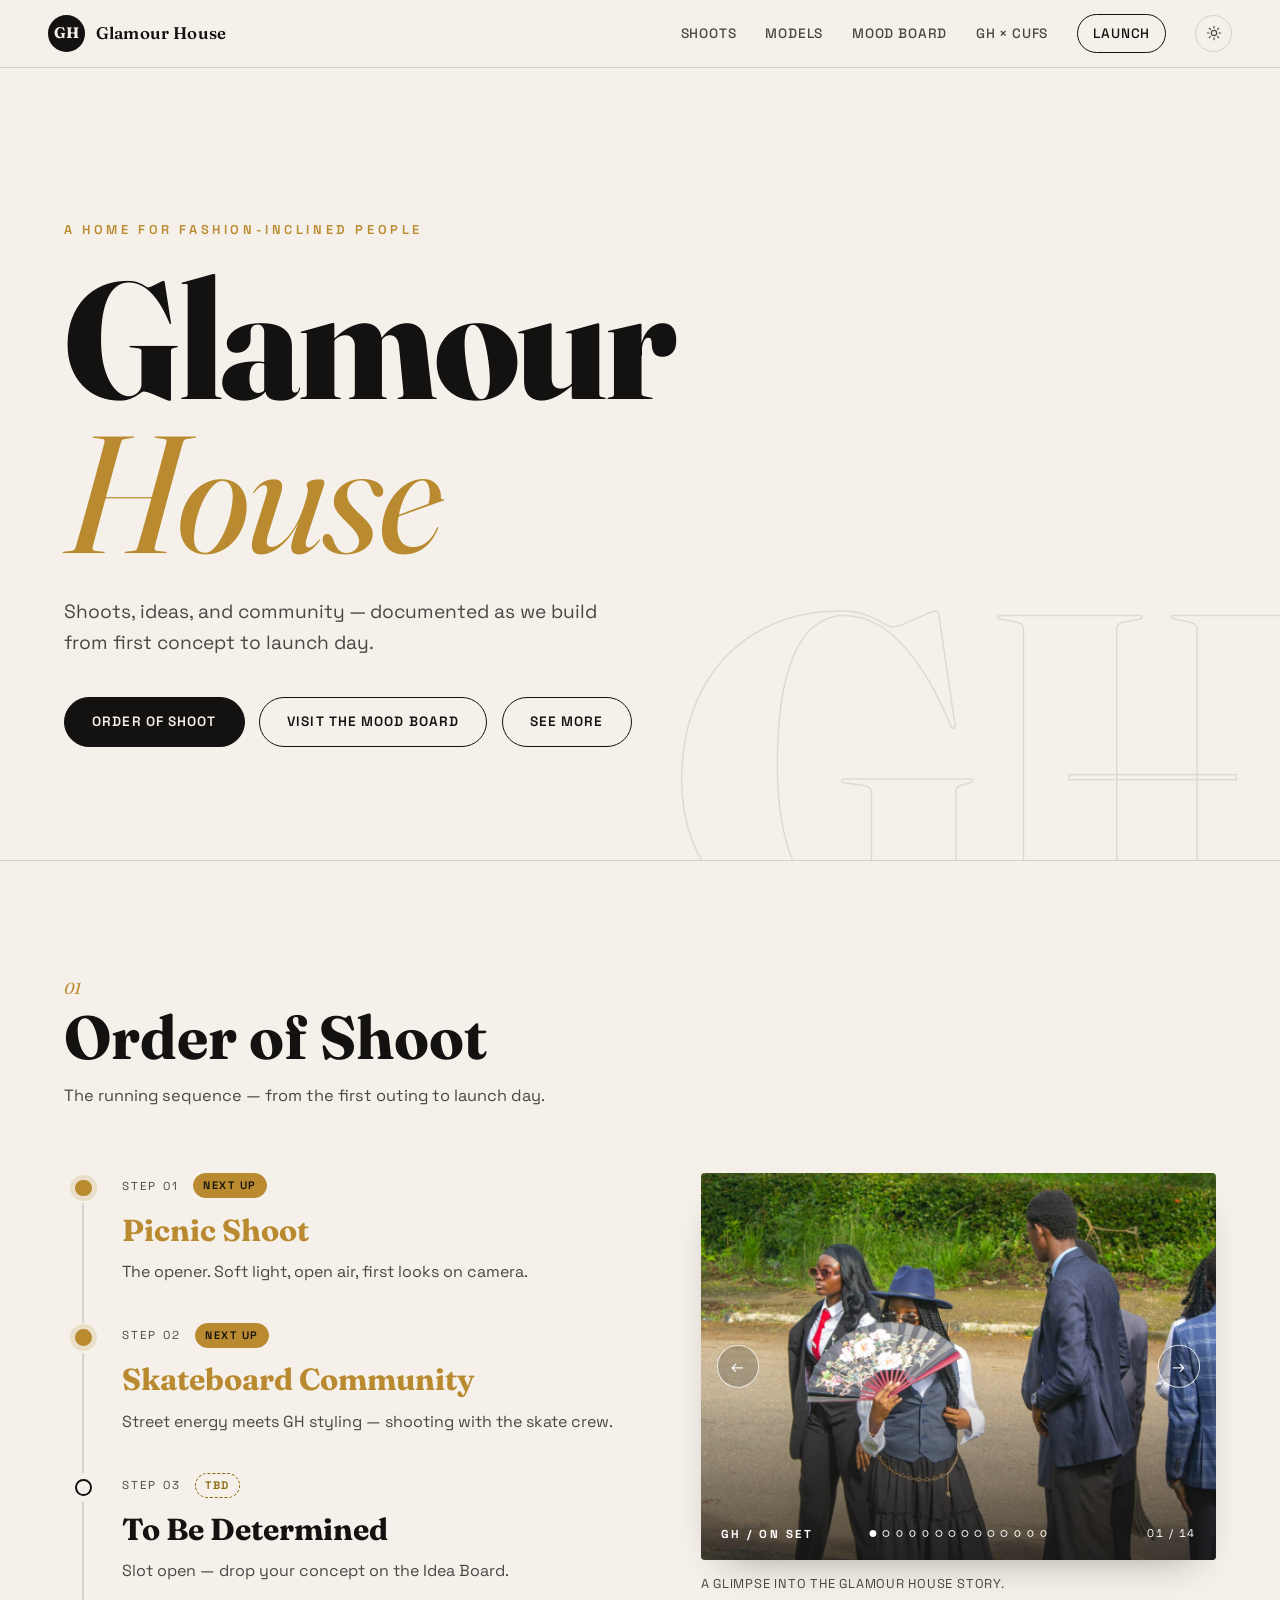
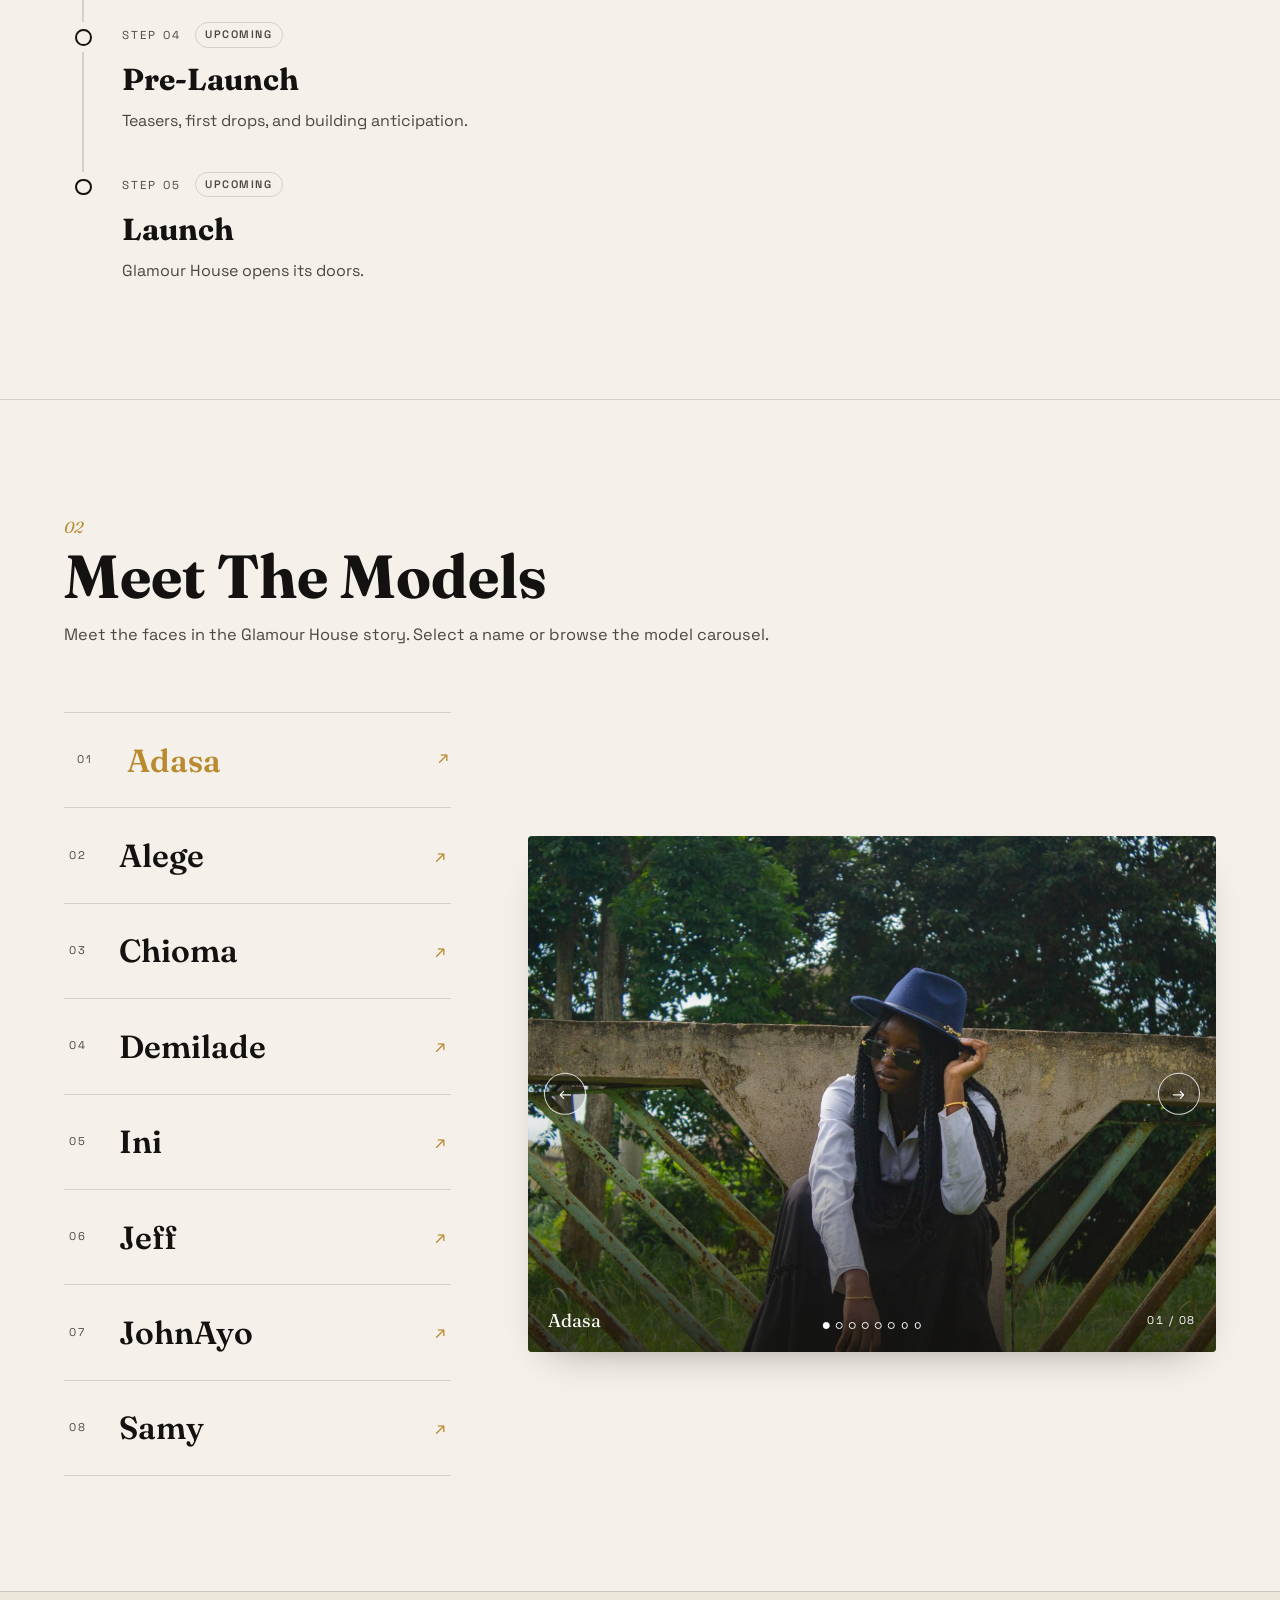
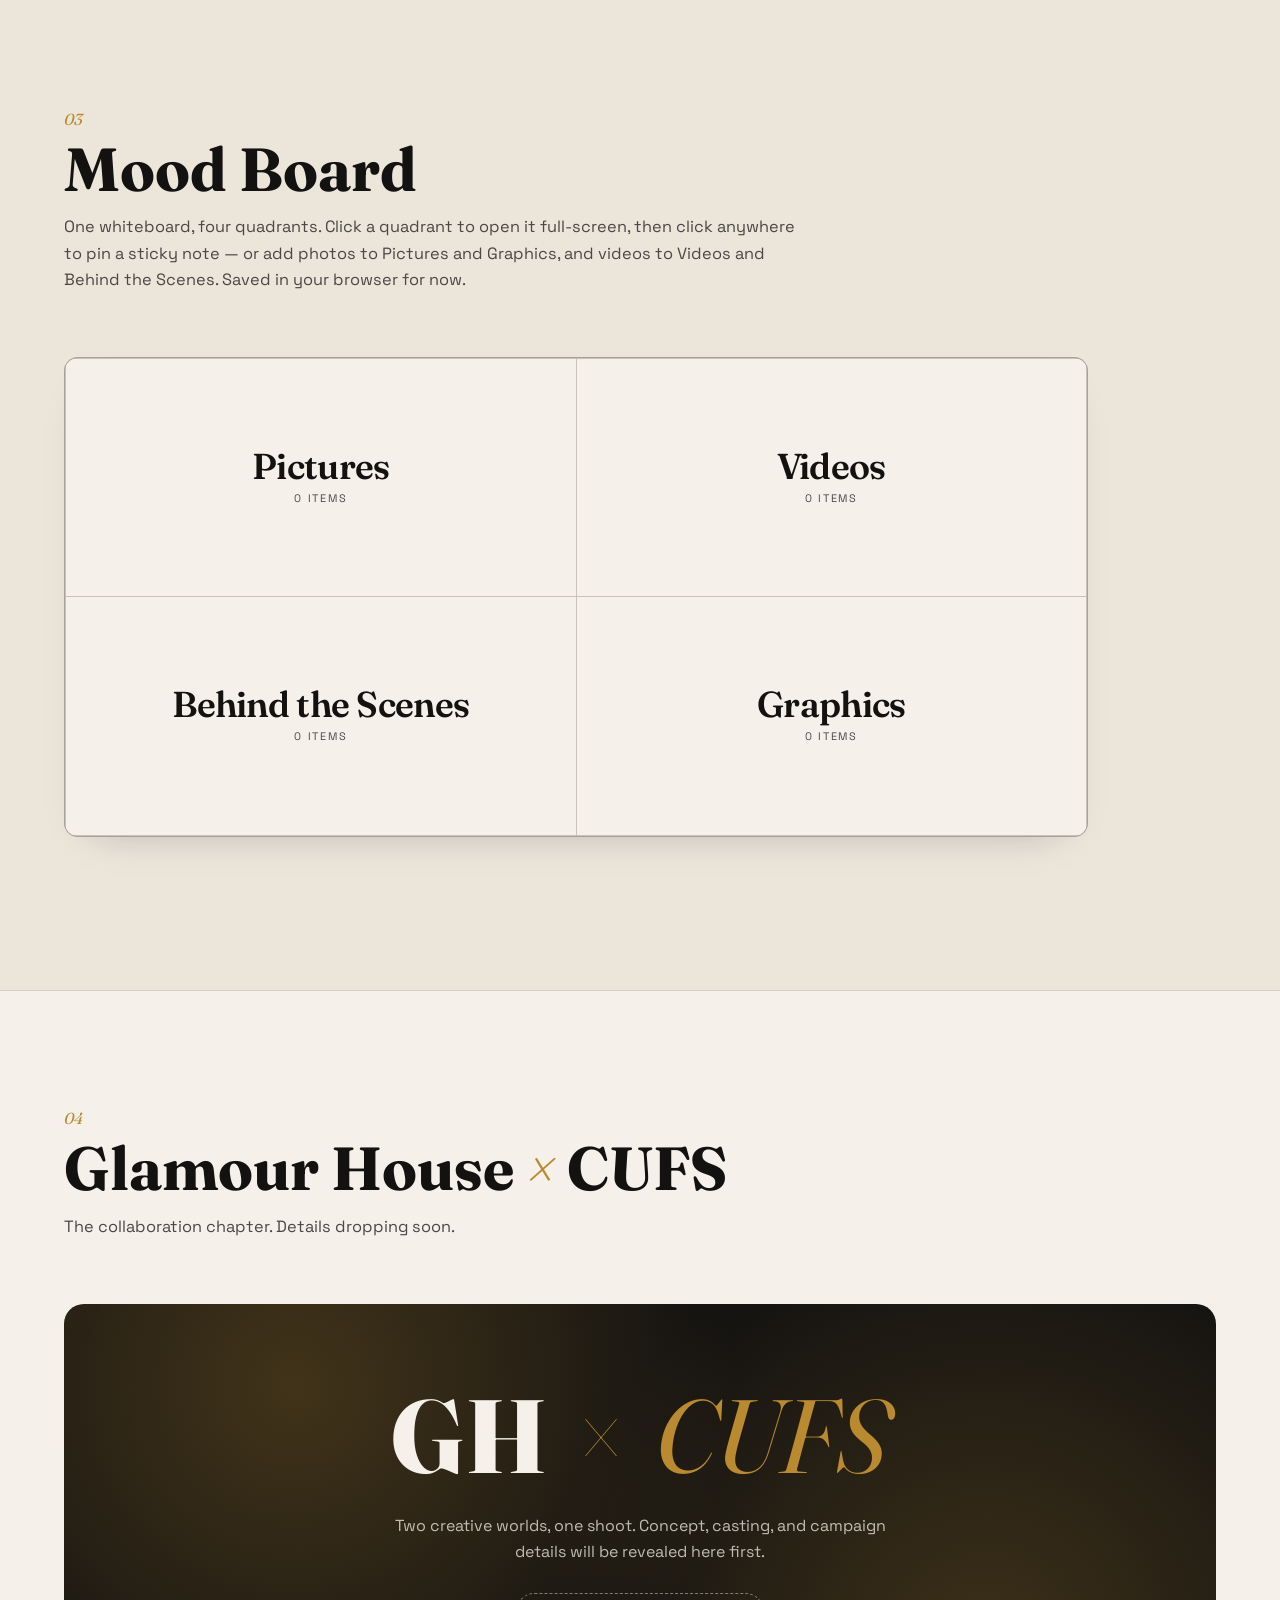
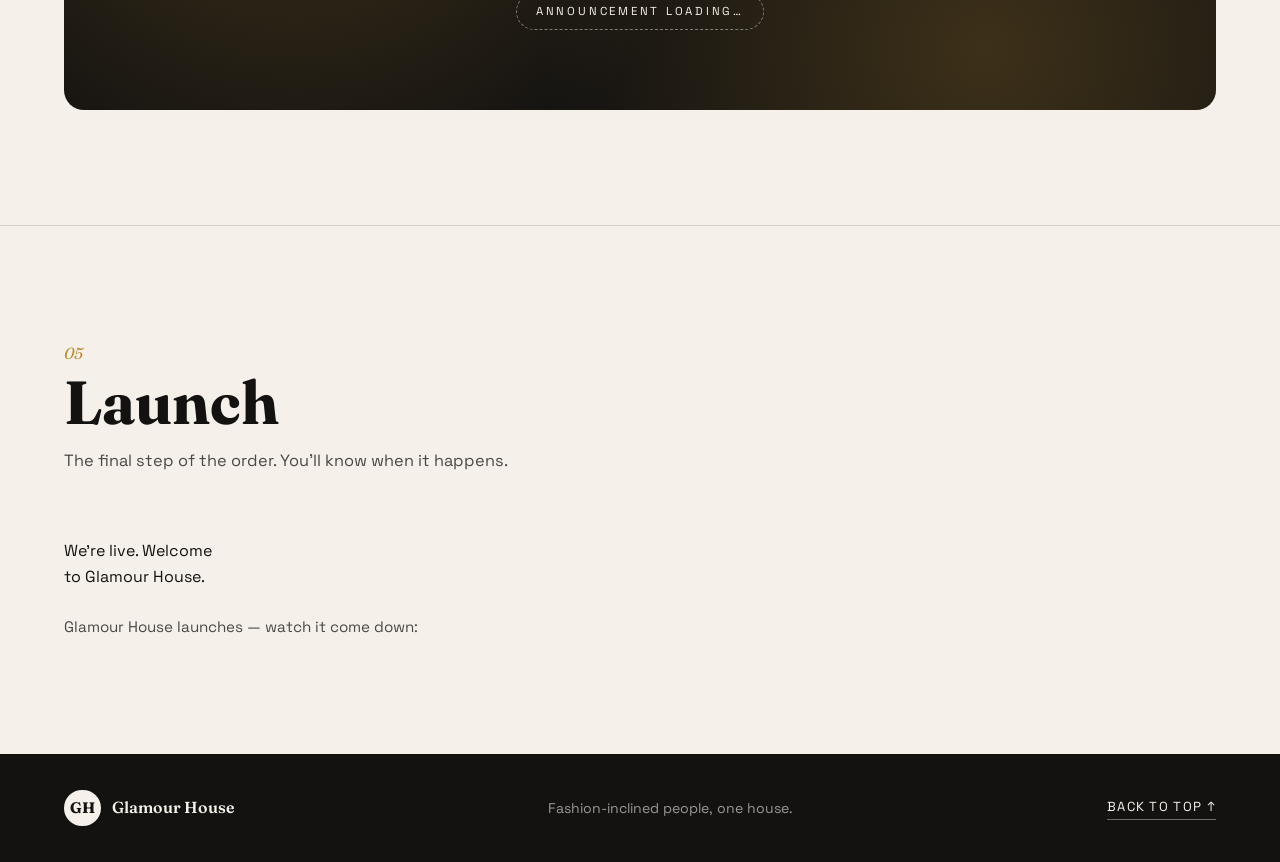
==== commit 9048cf11: "Auto-sync both slideshows with their image folders and let the mood board pin photos and videos" ====
--- a/index.html
+++ b/index.html
@@ -5,7 +5,9 @@
   <meta name="viewport" content="width=device-width, initial-scale=1.0, viewport-fit=cover" />
   <title>Glamour House — GH</title>
   <meta name="description" content="Glamour House (GH) — a home for fashion-inclined people. Shoots, ideas, and what's coming next." />
-  <link rel="icon" type="image/svg+xml" href="favicon.svg" />
+  <link rel="icon" type="image/svg+xml" href="./favicon.svg?v=2" />
+  <link rel="icon" type="image/png" sizes="64x64" href="./favicon.png" />
+  <link rel="shortcut icon" href="./favicon.ico" />
   <script>
     try {
       var t = localStorage.getItem("gh_theme");
@@ -54,7 +56,7 @@
       <div class="hero-actions">
         <a href="#shoots" class="btn btn-solid">Order of Shoot</a>
         <a href="#ideas" class="btn btn-ghost">Visit the Mood Board</a>
-        <a href="#instagram" class="btn btn-ghost">See More</a>
+        <a href="https://www.instagram.com/theglamourhouse_fc/" class="btn btn-ghost" target="_blank" rel="noopener noreferrer">See More</a>
       </div>
       <!-- <div class="hero-scroll" aria-hidden="true">Scroll</div> -->
     </section>
@@ -168,6 +170,11 @@
           <li><button class="model-select is-active" type="button" data-model="Adasa" aria-expanded="true"><span class="model-number">01</span><span class="model-name">Adasa</span><span class="model-arrow" aria-hidden="true">↗</span></button></li>
           <li><button class="model-select" type="button" data-model="Alege" aria-expanded="false"><span class="model-number">02</span><span class="model-name">Alege</span><span class="model-arrow" aria-hidden="true">↗</span></button></li>
           <li><button class="model-select" type="button" data-model="Chioma" aria-expanded="false"><span class="model-number">03</span><span class="model-name">Chioma</span><span class="model-arrow" aria-hidden="true">↗</span></button></li>
+          <li><button class="model-select" type="button" data-model="Demilade" aria-expanded="false"><span class="model-number">04</span><span class="model-name">Demilade</span><span class="model-arrow" aria-hidden="true">↗</span></button></li>
+          <li><button class="model-select" type="button" data-model="Ini" aria-expanded="false"><span class="model-number">05</span><span class="model-name">Ini</span><span class="model-arrow" aria-hidden="true">↗</span></button></li>
+          <li><button class="model-select" type="button" data-model="Jeff" aria-expanded="false"><span class="model-number">06</span><span class="model-name">Jeff</span><span class="model-arrow" aria-hidden="true">↗</span></button></li>
+          <li><button class="model-select" type="button" data-model="JohnAyo" aria-expanded="false"><span class="model-number">07</span><span class="model-name">JohnAyo</span><span class="model-arrow" aria-hidden="true">↗</span></button></li>
+          <li><button class="model-select" type="button" data-model="Samy" aria-expanded="false"><span class="model-number">08</span><span class="model-name">Samy</span><span class="model-arrow" aria-hidden="true">↗</span></button></li>
         </ol>
         <div class="model-gallery" id="model-gallery" aria-live="polite">
           <div class="model-gallery-track" id="model-gallery-track"></div>
@@ -186,7 +193,7 @@
         <span class="section-index">03</span>
         <h2 class="section-title">Mood Board</h2>
         <p class="section-desc">
-          One whiteboard, four quadrants. Click a quadrant to open it full-screen, then click anywhere to pin a sticky note. Saved in your browser for now.
+          One whiteboard, four quadrants. Click a quadrant to open it full-screen, then click anywhere to pin a sticky note — or add photos to Pictures and Graphics, and videos to Videos and Behind the Scenes. Saved in your browser for now.
         </p>
       </div>
 
@@ -224,7 +231,7 @@
       <div class="board-bar">
         <span class="board-bar-index" id="board-bar-index">01</span>
         <h3 class="board-bar-name" id="board-bar-name">Pictures</h3>
-        <span class="board-bar-hint">Click anywhere to pin a note · Esc to close</span>
+        <span class="board-bar-hint" id="board-bar-hint">Click anywhere to pin a note · Esc to close</span>
         <button class="board-close" type="button" id="board-close" aria-label="Close board">✕</button>
       </div>
       <div class="board-surface" id="board-surface">
@@ -233,9 +240,11 @@
           <input type="text" id="note-input" class="note-input" placeholder="Write your note…" maxlength="140" required />
           <div class="note-composer-row">
             <button type="submit" class="btn btn-solid btn-sm">Pin it</button>
+            <button type="button" class="btn btn-ghost btn-sm" id="note-media">Add photo</button>
             <button type="button" class="btn btn-ghost btn-sm" id="note-cancel">Cancel</button>
           </div>
         </form>
+        <input type="file" id="media-input" hidden />
       </div>
       <div class="wb-tray wb-tray-full" aria-hidden="true">
         <span class="wb-marker wb-m-blue"></span>
--- a/styles.css
+++ b/styles.css
@@ -838,6 +838,39 @@
   color: var(--accent);
 }
 
+/* ---- pinned media (photos & videos) ---- */
+.mood-note.is-media {
+  width: 12.5rem;
+  padding: 0.6rem 0.6rem 0.5rem;
+}
+
+.mood-media-frame {
+  aspect-ratio: 4 / 3;
+  overflow: hidden;
+  border-radius: 2px;
+  background: rgba(19, 18, 17, 0.08);
+}
+
+.mood-media-frame img,
+.mood-media-frame video {
+  display: block;
+  width: 100%;
+  height: 100%;
+  object-fit: cover;
+  background: #0f0e0d;
+}
+
+.mood-note.is-media .mood-note-foot {
+  margin-top: 0.45rem;
+}
+
+.mood-note.is-media .mood-note-tag {
+  max-width: 8.5rem;
+  overflow: hidden;
+  text-overflow: ellipsis;
+  white-space: nowrap;
+}
+
 /* ---- composer (note-in-progress at click point) ---- */
 .note-composer {
   position: absolute;
@@ -872,6 +905,7 @@
 
 .note-composer-row {
   display: flex;
+  flex-wrap: wrap;
   gap: 0.5rem;
   margin-top: 0.6rem;
 }
@@ -1080,6 +1114,11 @@
   .mood-note {
     width: 9rem;
     padding: 1.3rem 0.7rem 0.7rem;
+  }
+
+  .mood-note.is-media {
+    width: 10.5rem;
+    padding: 0.5rem 0.5rem 0.45rem;
   }
 
   .mood-note p {
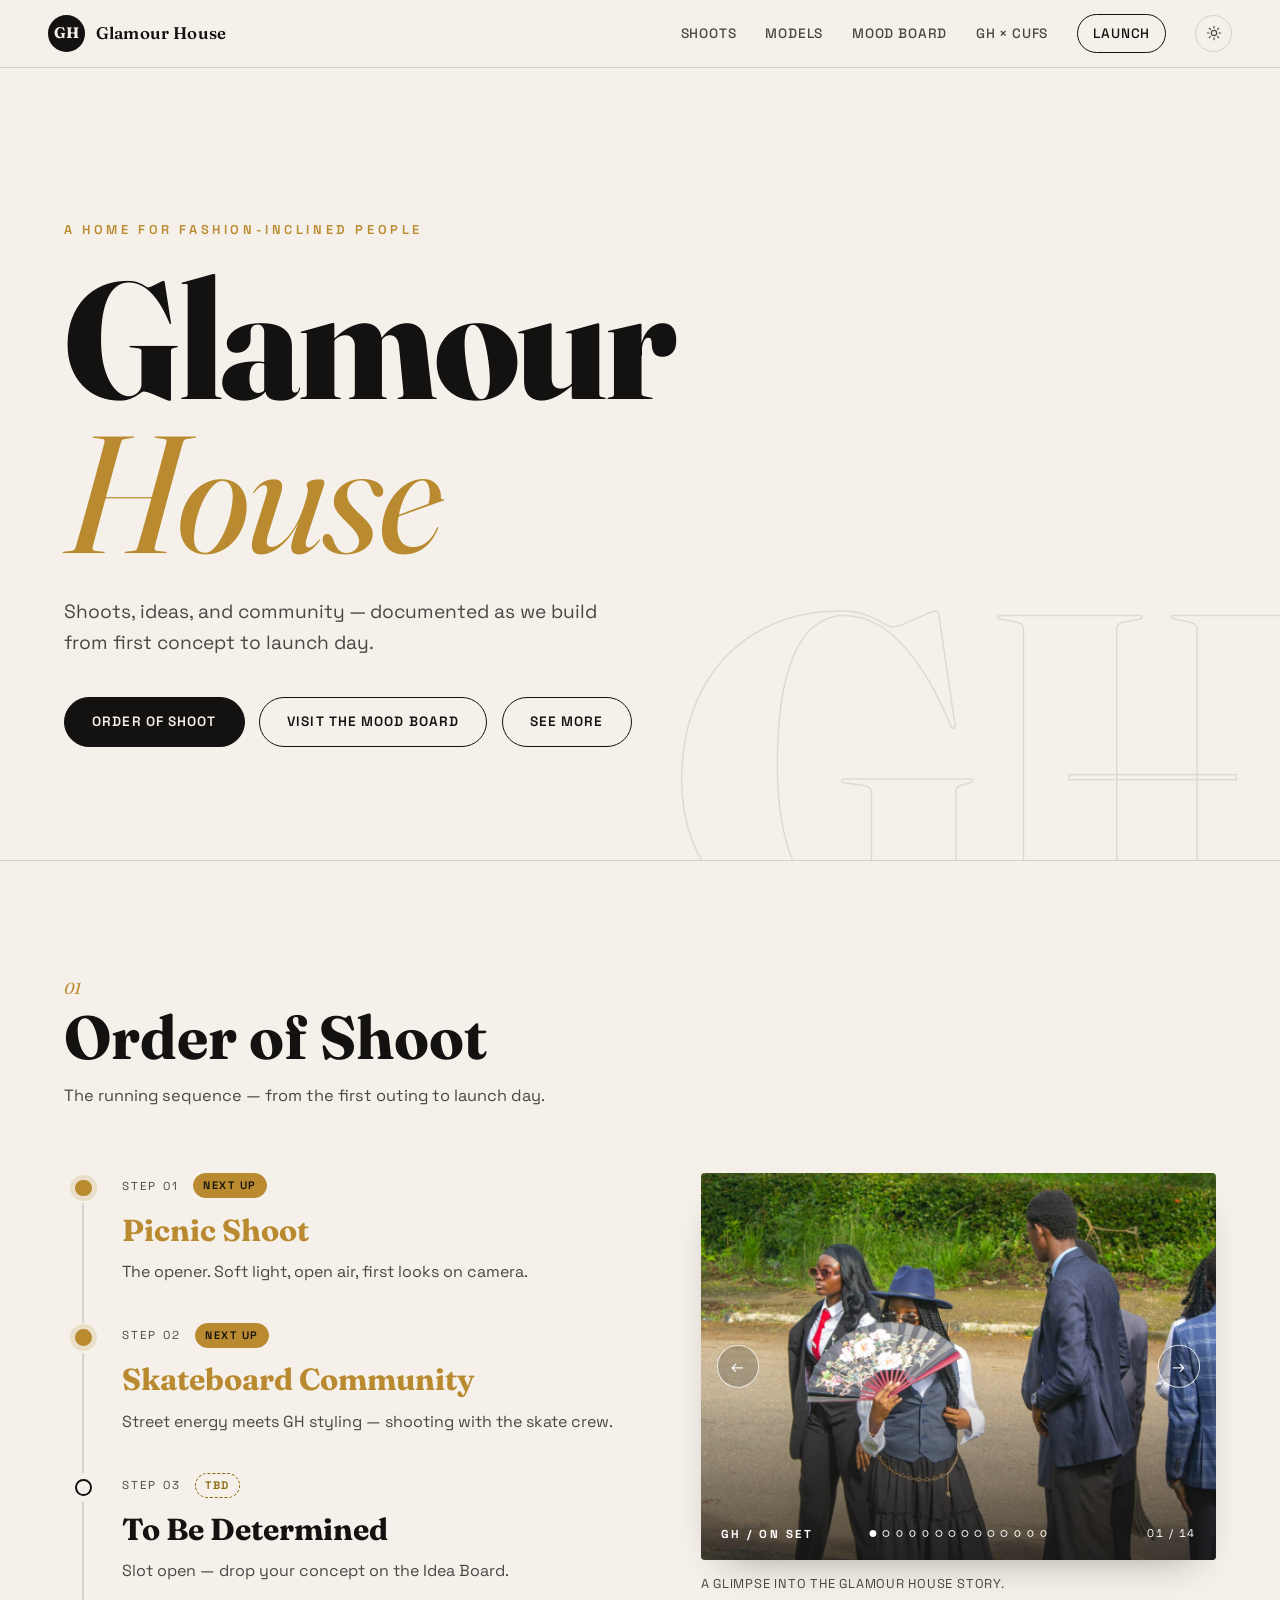
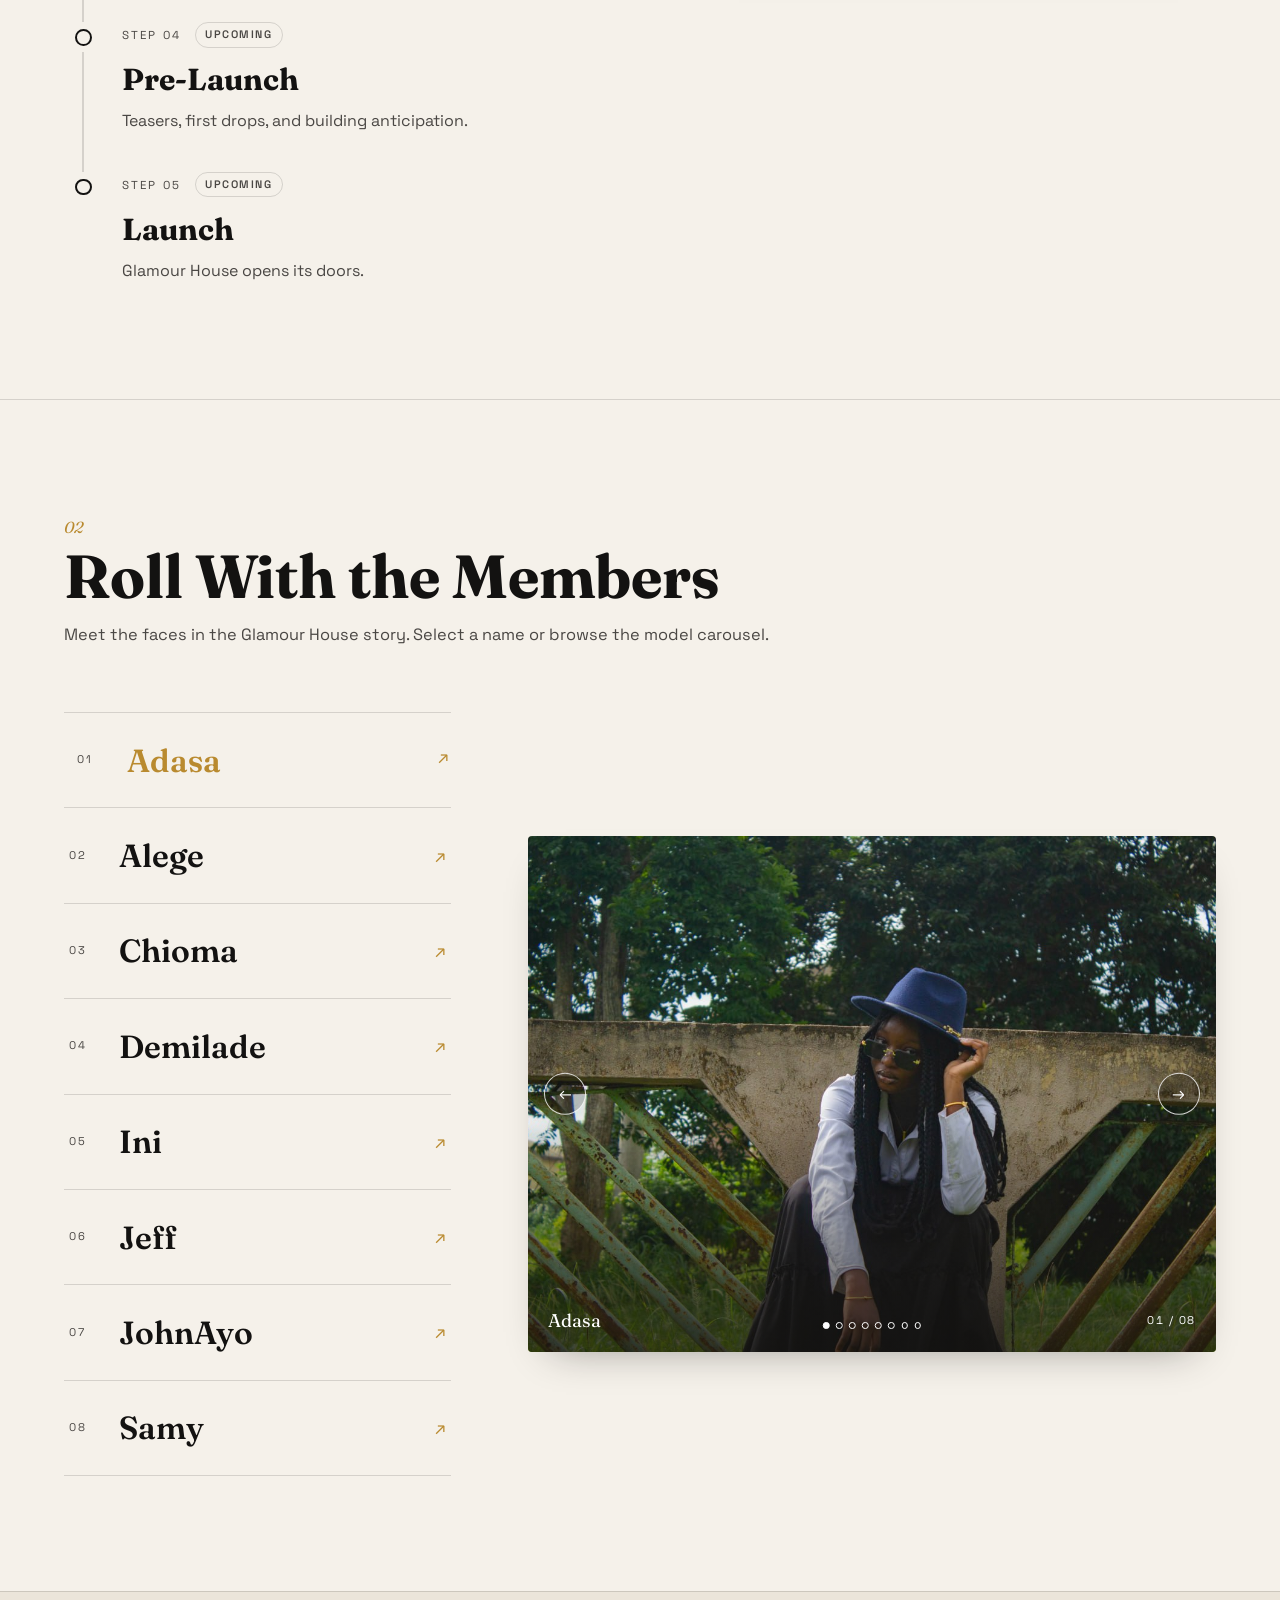
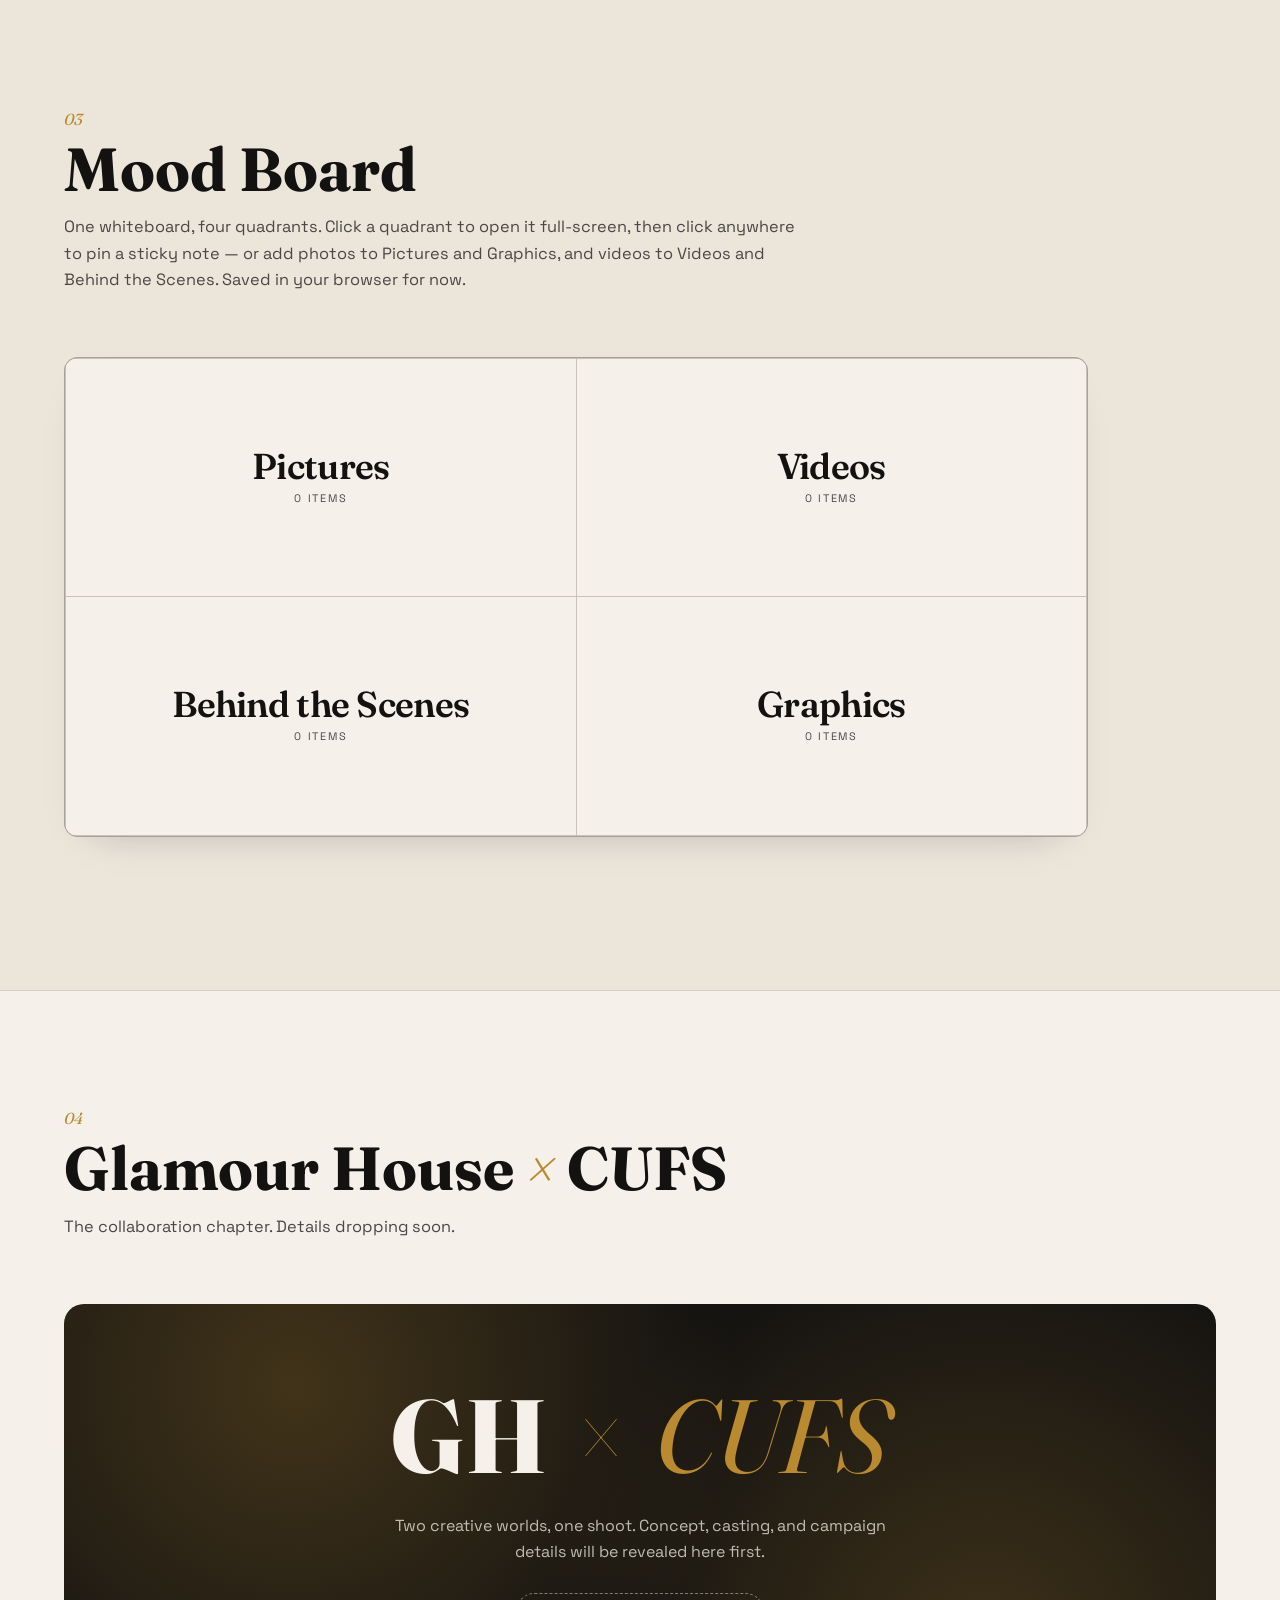
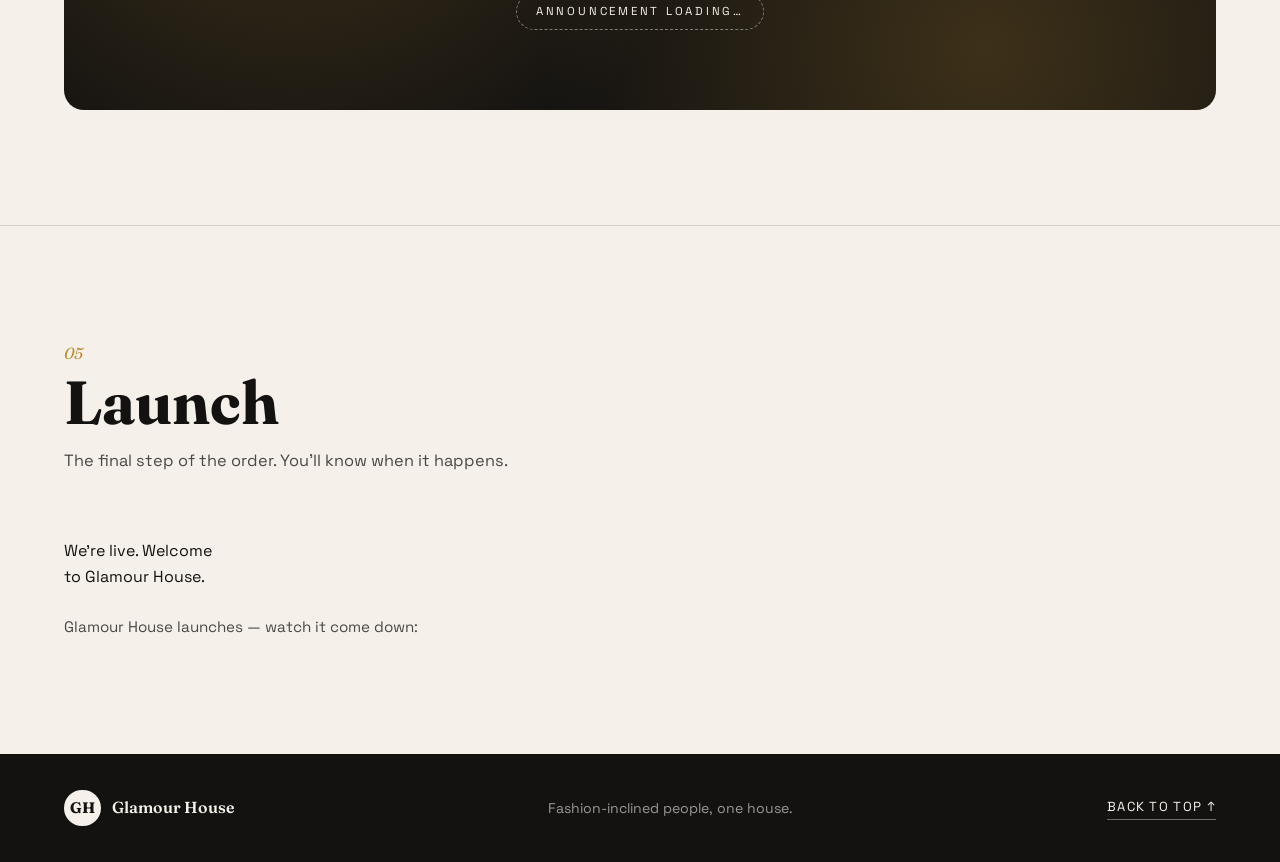
==== commit 6ad3ae24: "V1.1.03" ====
--- a/index.html
+++ b/index.html
@@ -5,9 +5,7 @@
   <meta name="viewport" content="width=device-width, initial-scale=1.0, viewport-fit=cover" />
   <title>Glamour House — GH</title>
   <meta name="description" content="Glamour House (GH) — a home for fashion-inclined people. Shoots, ideas, and what's coming next." />
-  <link rel="icon" type="image/svg+xml" href="./favicon.svg?v=2" />
-  <link rel="icon" type="image/png" sizes="64x64" href="./favicon.png" />
-  <link rel="shortcut icon" href="./favicon.ico" />
+  <link rel="icon" type="image/png" href="./favicon.png?v=3" />
   <script>
     try {
       var t = localStorage.getItem("gh_theme");
@@ -162,12 +160,12 @@
     <section class="section models" id="models">
       <div class="section-head">
         <span class="section-index">02</span>
-        <h2 class="section-title">Meet The Models</h2>
+        <h2 class="section-title">Roll With the Members</h2>
         <p class="section-desc">Meet the faces in the Glamour House story. Select a name or browse the model carousel.</p>
       </div>
       <div class="models-layout">
         <ol class="model-list" id="model-list" aria-label="Models">
-          <li><button class="model-select is-active" type="button" data-model="Adasa" aria-expanded="true"><span class="model-number">01</span><span class="model-name">Adasa</span><span class="model-arrow" aria-hidden="true">↗</span></button></li>
+          <li><button class="model-select is-active" type="button" data-model="Hadassah" aria-expanded="true"><span class="model-number">01</span><span class="model-name">Hadassah</span><span class="model-arrow" aria-hidden="true">↗</span></button></li>
           <li><button class="model-select" type="button" data-model="Alege" aria-expanded="false"><span class="model-number">02</span><span class="model-name">Alege</span><span class="model-arrow" aria-hidden="true">↗</span></button></li>
           <li><button class="model-select" type="button" data-model="Chioma" aria-expanded="false"><span class="model-number">03</span><span class="model-name">Chioma</span><span class="model-arrow" aria-hidden="true">↗</span></button></li>
           <li><button class="model-select" type="button" data-model="Demilade" aria-expanded="false"><span class="model-number">04</span><span class="model-name">Demilade</span><span class="model-arrow" aria-hidden="true">↗</span></button></li>
@@ -179,7 +177,7 @@
         <div class="model-gallery" id="model-gallery" aria-live="polite">
           <div class="model-gallery-track" id="model-gallery-track"></div>
           <div class="model-gallery-shade" aria-hidden="true"></div>
-          <div class="model-gallery-caption"><span id="model-gallery-name">Adasa</span><span class="model-gallery-count" id="model-gallery-count"></span></div>
+          <div class="model-gallery-caption"><span id="model-gallery-name">Hadassah</span><span class="model-gallery-count" id="model-gallery-count"></span></div>
           <button class="model-gallery-control model-gallery-prev" type="button" aria-label="Previous shoot photo">←</button>
           <button class="model-gallery-control model-gallery-next" type="button" aria-label="Next shoot photo">→</button>
           <div class="model-gallery-dots" id="model-gallery-dots" aria-label="Choose a shoot photo"></div>
